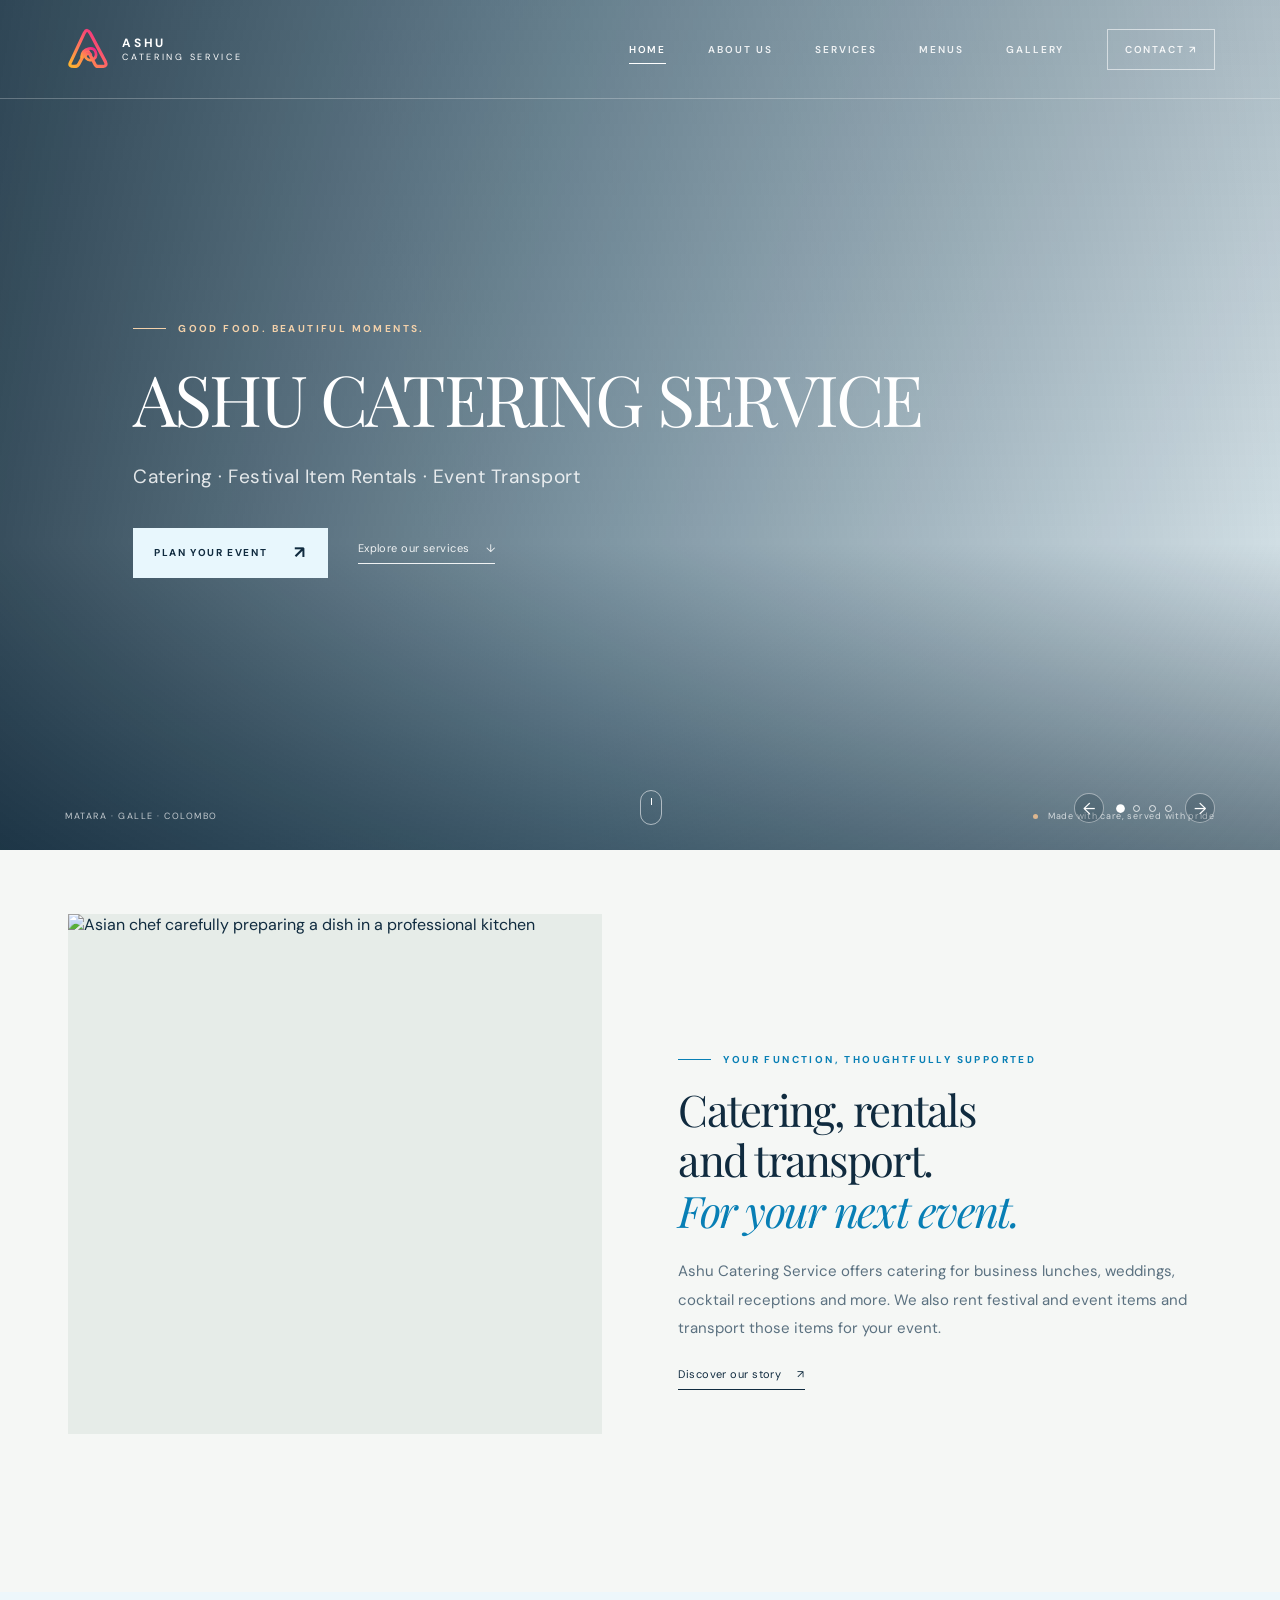
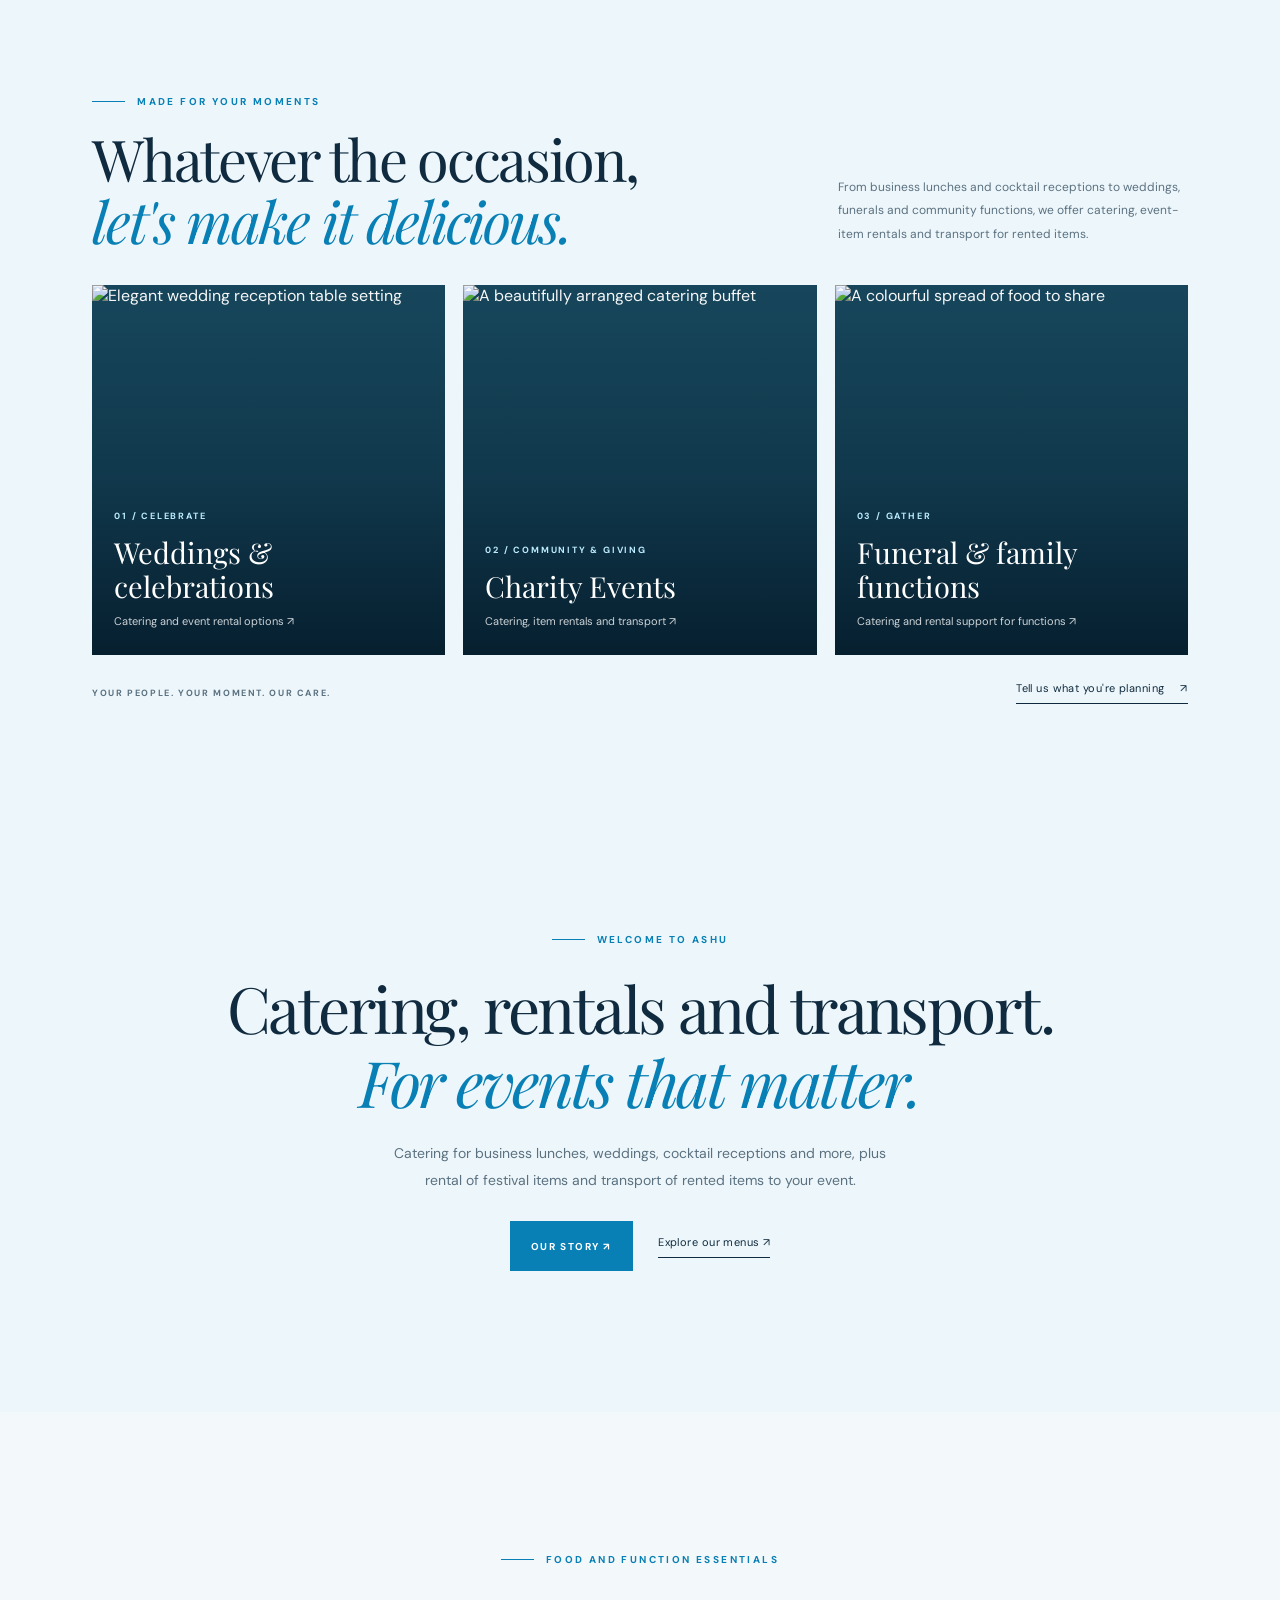
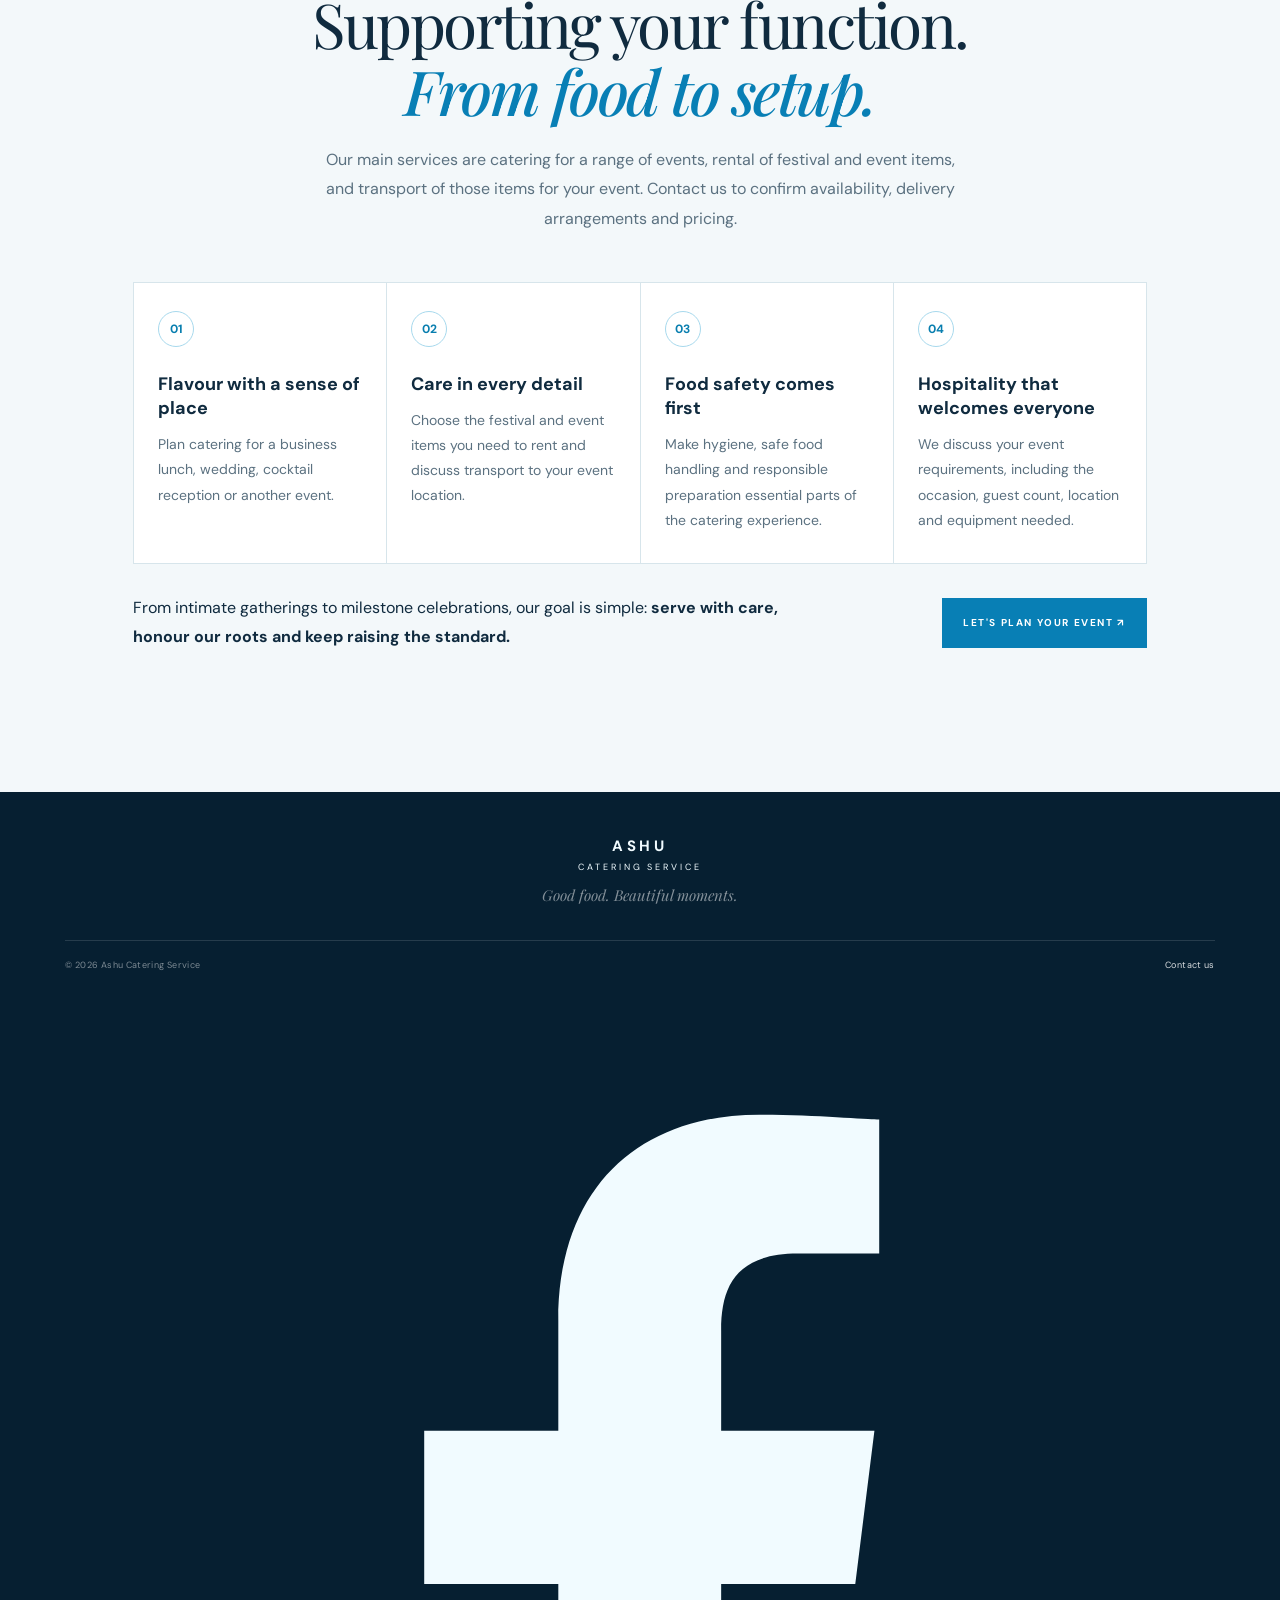
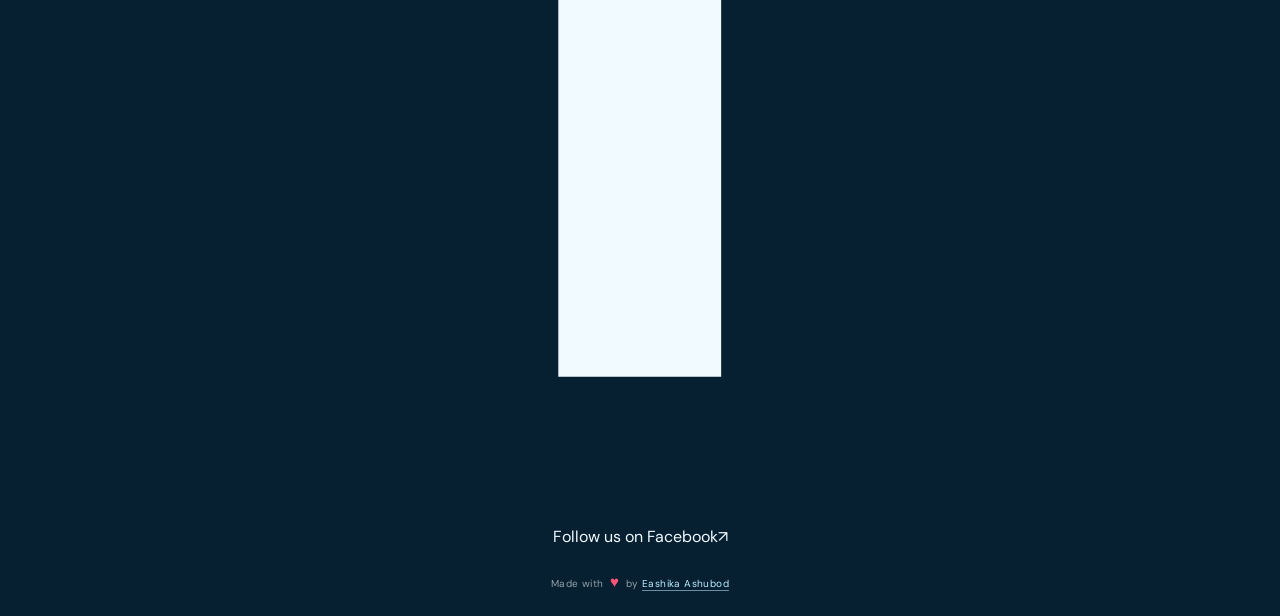
==== index.html @ 0de797fa "Add Facebook link to homepage" ====
<!doctype html>
<html lang="en">
<head>
  <meta charset="utf-8">
  <meta name="viewport" content="width=device-width, initial-scale=1"><link rel="icon" type="image/svg+xml" href="assets/ashu-logo.svg">
  <meta name="theme-color" content="#075276">
  <meta name="description" content="Ashu Catering Service provides food catering and event equipment, including marquees and chairs, for weddings, funerals and other functions across Matara, Galle and Colombo.">
  <title>Ashu Catering Service | Home</title>
  <link rel="preconnect" href="https://fonts.googleapis.com">
  <link rel="preconnect" href="https://fonts.gstatic.com" crossorigin>
  <link href="https://fonts.googleapis.com/css2?family=DM+Sans:wght@400;500;600;700&family=Playfair+Display:wght@400;500;600&display=swap" rel="stylesheet">
  <link rel="preload" as="image" href="https://images.unsplash.com/photo-1555939594-58d7cb561ad1?auto=format&fit=crop&w=2400&q=90" fetchpriority="high">
  <link rel="stylesheet" href="styles.css">
  <script src="script.js" defer></script>
</head>
<body>
  <div class="cooking-loader" id="cooking-loader" role="status" aria-label="Loading Ashu Catering Service"><div class="truck-road"><div class="loader-truck" aria-hidden="true"><svg viewBox="0 0 120 64" role="img" aria-label=""><path d="M7 12h65v36H7z" fill="#f6b73c" stroke="#17324d" stroke-width="3" stroke-linejoin="round"/><path d="M72 25h22l17 16v7H72z" fill="#ef6548" stroke="#17324d" stroke-width="3" stroke-linejoin="round"/><path d="M82 29h10l12 12H82z" fill="#c9f0ff" stroke="#17324d" stroke-width="2" stroke-linejoin="round"/><path d="M15 20h49v19H15z" fill="#fff4d6"/><path d="M22 26h35M22 32h25" stroke="#ef6548" stroke-width="3" stroke-linecap="round"/><path d="M7 12h65v5H7z" fill="#ef6548"/><circle cx="27" cy="49" r="9" fill="#fff" stroke="#17324d" stroke-width="4"/><circle cx="91" cy="49" r="9" fill="#fff" stroke="#17324d" stroke-width="4"/><circle cx="27" cy="49" r="3" fill="#17324d"/><circle cx="91" cy="49" r="3" fill="#17324d"/><path d="M112 41h-6" stroke="#f6b73c" stroke-width="3" stroke-linecap="round"/></svg></div><span class="road-line"></span></div><p>On the way with something delicious<span class="loader-dots">...</span></p></div>
  <a class="skip-link" href="#main">Skip to content</a>
  <header class="site-header" id="top">
    <a class="brand" href="index.html" aria-label="Ashu Catering Service home">
      <img class="brand-logo" src="assets/ashu-logo.svg" alt="" width="46" height="46"><span class="brand-name">ASHU <span>CATERING SERVICE</span></span>
    </a>
    <button class="menu-toggle" type="button" aria-label="Open navigation" aria-expanded="false" aria-controls="primary-nav"><span></span><span></span></button>
    <nav class="primary-nav" id="primary-nav" aria-label="Main navigation">
      <a class="nav-link active" href="index.html">Home</a>
      <a class="nav-link" href="about.html">About Us</a>
      <a class="nav-link" href="services.html">Services</a>
      <a class="nav-link" href="menus.html">Menus</a>
      <a class="nav-link" href="gallery.html">Gallery</a>
      <a class="nav-link nav-cta" href="contact.html">Contact <span aria-hidden="true">↗</span></a>
    </nav>
  </header>

  <main id="main">
    <section class="hero" aria-labelledby="hero-title">
      <div class="hero-slideshow" aria-label="Food photography slideshow">
        <div class="hero-slide is-active" style="--slide-image:url('https://images.unsplash.com/photo-1555244162-803834f70033?auto=format&fit=crop&w=2400&q=90')" role="img" aria-label="Beautifully prepared dishes"></div>
        <div class="hero-slide" style="--slide-image:url('https://images.unsplash.com/photo-1522673607200-164d1b6ce486?auto=format&fit=crop&w=2400&q=90')" role="img" aria-label="A smiling wedding couple celebrating their special day"></div>
        <div class="hero-slide" style="--slide-image:url('https://images.unsplash.com/photo-1511795409834-ef04bbd61622?auto=format&fit=crop&w=2400&q=90')" role="img" aria-label="Elegant event dining setup"></div>
        <div class="hero-slide" style="--slide-image:url('https://images.unsplash.com/photo-1414235077428-338989a2e8c0?auto=format&fit=crop&w=2400&q=90')" role="img" aria-label="An elegant dining experience"></div>
      </div>
      <div class="hero-shade"></div>
      <div class="hero-content">
        <p class="eyebrow light"><span class="eyebrow-line"></span> Good food. Beautiful moments.</p>
        <h1 id="hero-title">ASHU CATERING SERVICE</h1>
        <p class="hero-copy">Catering · Festival Item Rentals · Event Transport</p>
        <div class="hero-actions">
          <a class="button button-light" href="contact.html">Plan your event <span aria-hidden="true">↗</span></a>
          <a class="text-link light-link" href="services.html">Explore our services <span aria-hidden="true">↓</span></a>
        </div>
      </div>
      <div class="hero-footer">
        <p>MATARA · GALLE · COLOMBO</p>
        <div class="hero-note"><span class="note-dot"></span> Made with care, served with pride</div>
      </div>
      <div class="hero-controls" aria-label="Slideshow controls">
        <button class="slide-arrow slide-prev" type="button" aria-label="Previous food photo">←</button>
        <div class="slide-dots" role="group" aria-label="Choose hero photo">
          <button class="slide-dot is-active" type="button" aria-label="Show photo 1" aria-pressed="true"></button>
          <button class="slide-dot" type="button" aria-label="Show photo 2" aria-pressed="false"></button>
          <button class="slide-dot" type="button" aria-label="Show photo 3" aria-pressed="false"></button>
          <button class="slide-dot" type="button" aria-label="Show photo 4" aria-pressed="false"></button>
        </div>
        <button class="slide-arrow slide-next" type="button" aria-label="Next food photo">→</button>
      </div>
      <a class="scroll-cue" href="about.html" aria-label="Scroll to about us"><span></span></a>
    </section>
    <section class="experience-section" aria-labelledby="experience-title">
      <div class="experience-image">
        <img src="https://images.unsplash.com/photo-1600565193348-f74bd3c7ccdf?auto=format&fit=crop&w=1400&q=88" alt="Asian chef carefully preparing a dish in a professional kitchen" loading="lazy">
      </div>
      <div class="experience-copy">
        <p class="eyebrow"><span class="eyebrow-line"></span> Your function, thoughtfully supported</p>
        <h2 id="experience-title">Catering, rentals and transport.<br><em>For your next event.</em></h2>
        <p>Ashu Catering Service offers catering for business lunches, weddings, cocktail receptions and more. We also rent festival and event items and transport those items for your event.</p>
        <a class="text-link dark-link" href="about.html">Discover our story <span aria-hidden="true">↗</span></a>
      </div>
    </section>
    <section class="occasion-section" aria-labelledby="occasion-title">
      <div class="occasion-heading">
        <div>
          <p class="eyebrow"><span class="eyebrow-line"></span> Made for your moments</p>
          <h2 id="occasion-title">Whatever the occasion,<br><em>let's make it delicious.</em></h2>
        </div>
        <p>From business lunches and cocktail receptions to weddings, funerals and community functions, we offer catering, event-item rentals and transport for rented items.</p>
      </div>
      <div class="occasion-grid">
        <a class="occasion-card occasion-weddings" href="services.html">
          <img src="https://images.unsplash.com/photo-1511795409834-ef04bbd61622?auto=format&fit=crop&w=1000&q=85" alt="Elegant wedding reception table setting" loading="lazy">
          <span class="occasion-shade"></span><span class="occasion-card-copy"><small>01 / CELEBRATE</small><strong>Weddings & celebrations</strong><span>Catering and event rental options ↗</span></span>
        </a>
        <a class="occasion-card occasion-corporate" href="services.html">
          <img src="https://images.unsplash.com/photo-1555244162-803834f70033?auto=format&fit=crop&w=1000&q=85" alt="A beautifully arranged catering buffet" loading="lazy">
          <span class="occasion-shade"></span><span class="occasion-card-copy"><small>02 / COMMUNITY & GIVING</small><strong>Charity Events</strong><span>Catering, item rentals and transport ↗</span></span>
        </a>
        <a class="occasion-card occasion-family" href="menus.html">
          <img src="https://images.unsplash.com/photo-1547592180-85f173990554?auto=format&fit=crop&w=1000&q=85" alt="A colourful spread of food to share" loading="lazy">
          <span class="occasion-shade"></span><span class="occasion-card-copy"><small>03 / GATHER</small><strong>Funeral & family functions</strong><span>Catering and rental support for functions ↗</span></span>
        </a>
      </div>
      <div class="occasion-bottom"><span>YOUR PEOPLE. YOUR MOMENT. OUR CARE.</span><a class="text-link dark-link" href="contact.html">Tell us what you're planning <span aria-hidden="true">↗</span></a></div>
    </section>
    <section class="home-welcome section-pad"><p class="eyebrow"><span class="eyebrow-line"></span> Welcome to Ashu</p><h2>Catering, rentals and transport.<br><em>For events that matter.</em></h2><p>Catering for business lunches, weddings, cocktail receptions and more, plus rental of festival items and transport of rented items to your event.</p><div class="home-links"><a class="button button-blue" href="about.html">Our story ↗</a><a class="text-link dark-link" href="menus.html">Explore our menus ↗</a></div></section>
    <section class="standards-section section-pad" aria-labelledby="standards-title">
      <div class="standards-intro">
        <p class="eyebrow"><span class="eyebrow-line"></span> Food and function essentials</p>
        <h2 id="standards-title">Supporting your function.<br><em>From food to setup.</em></h2>
        <p>Our main services are catering for a range of events, rental of festival and event items, and transport of those items for your event. Contact us to confirm availability, delivery arrangements and pricing.</p>
      </div>
      <div class="standards-grid">
        <article class="standard-item"><span class="standard-number">01</span><h3>Flavour with a sense of place</h3><p>Plan catering for a business lunch, wedding, cocktail reception or another event.</p></article>
        <article class="standard-item"><span class="standard-number">02</span><h3>Care in every detail</h3><p>Choose the festival and event items you need to rent and discuss transport to your event location.</p></article>
        <article class="standard-item"><span class="standard-number">03</span><h3>Food safety comes first</h3><p>Make hygiene, safe food handling and responsible preparation essential parts of the catering experience.</p></article>
        <article class="standard-item"><span class="standard-number">04</span><h3>Hospitality that welcomes everyone</h3><p>We discuss your event requirements, including the occasion, guest count, location and equipment needed.</p></article>
      </div>
      <div class="standards-signoff"><p>From intimate gatherings to milestone celebrations, our goal is simple: <strong>serve with care, honour our roots and keep raising the standard.</strong></p><a class="button button-blue" href="contact.html">Let's plan your event ↗</a></div>
    </section>
  </main>

  <footer class="site-footer">
    <a class="footer-brand" href="index.html">ASHU <span>CATERING SERVICE</span></a>
    <p>Good food. Beautiful moments.</p>
    <div class="footer-bottom"><span>© <span id="year">2026</span> Ashu Catering Service</span><a href="contact.html">Contact us</a></div>
    <a class="facebook-link facebook-home" href="https://www.facebook.com/ashucateringervice" target="_blank" rel="noopener noreferrer" aria-label="Visit Ashu Catering Service on Facebook"><svg viewBox="0 0 24 24" aria-hidden="true" focusable="false"><path fill="currentColor" d="M13.7 21v-8.2h2.8l.4-3.2h-3.2V7.5c0-.9.3-1.6 1.6-1.6H17V3.1c-.3 0-1.3-.1-2.5-.1-2.5 0-4.2 1.5-4.2 4.3v2.3H7.5v3.2h2.8V21h3.4Z"/></svg><span>Follow us on Facebook</span><span aria-hidden="true">↗</span></a>
    <p class="site-credit">Made with <span class="credit-heart" aria-label="love">♥</span> by <a href="https://ashubod.me" target="_blank" rel="noopener noreferrer">Eashika Ashubod</a></p>
  </footer>
</body>
</html>
---- styles.css ----
:root {
  --ink: #102b3f;
  --muted: #5b7180;
  --cream: #edf7fb;
  --paper: #f8fcfe;
  --rust: #087fb5;
  --line: rgba(16, 43, 63, .16);
  --serif: "Playfair Display", Georgia, serif;
  --sans: "DM Sans", Arial, sans-serif;
}
* { box-sizing: border-box; }
html { scroll-behavior: smooth; scroll-padding-top: 90px; }
body { margin: 0; color: var(--ink); background: var(--paper); font-family: var(--sans); -webkit-font-smoothing: antialiased; }
a { color: inherit; text-decoration: none; }
img { display: block; width: 100%; }
button { font: inherit; }
::selection { background: #b9e6fa; color: var(--ink); }
.skip-link { position: fixed; z-index: 999; left: 1rem; top: -5rem; padding: .8rem 1rem; background: white; }
.skip-link:focus { top: 1rem; }
.site-header { position: absolute; z-index: 10; left: 0; right: 0; top: 0; display: flex; align-items: center; justify-content: space-between; gap: 2rem; padding: 26px 5.1%; color: white; border-bottom: 1px solid rgba(255,255,255,.25); }
.brand { display: inline-flex; align-items: center; gap: 11px; }
.brand-mark { display: grid; place-items: center; width: 39px; height: 39px; border: 1.5px solid #70d0f4; color: #bdeeff; border-radius: 50% 50% 50% 8px; transform: rotate(-12deg); font: 500 25px var(--serif); }
.brand-name { display: flex; flex-direction: column; font-size: 12px; letter-spacing: .22em; font-weight: 700; line-height: 1.35; }
.brand-name span { font-size: 9px; font-weight: 400; letter-spacing: .3em; }
.primary-nav { display: flex; align-items: center; gap: clamp(22px, 3.3vw, 53px); }
.nav-link { position: relative; font-size: 10px; text-transform: uppercase; letter-spacing: .19em; font-weight: 600; opacity: .88; transition: opacity .2s; }
.nav-link:hover, .nav-link.active { opacity: 1; }
.nav-link:not(.nav-cta)::after { content: ""; position: absolute; left: 0; bottom: -8px; width: 0; height: 1px; background: white; transition: width .25s; }
.nav-link:hover::after, .nav-link.active::after { width: 100%; }
.nav-cta { padding: 13px 17px; border: 1px solid rgba(255,255,255,.65); transition: background .2s, color .2s; }
.nav-cta:hover { background: white; color: var(--ink); }
.menu-toggle { display: none; }
.hero { position: relative; min-height: min(850px, 100svh); min-height: max(690px, min(850px, 100svh)); display: flex; align-items: center; overflow: hidden; background-color: #edf7fb; background-image: url("https://images.unsplash.com/photo-1515003197210-e0cd7184f8b5?auto=format&fit=crop&w=2400&q=90"); background-size: cover; background-position: center 54%; color: white; }
.hero-slideshow, .hero-shade { position: absolute; inset: 0; }
.hero-slideshow { overflow: hidden; background: transparent; }
.hero-slide { position: absolute; inset: -2%; background-image: var(--slide-image); background-size: cover; background-position: center 54%; opacity: 0; transform: scale(1.08); transition: opacity 1.1s ease, transform 6.5s ease; will-change: opacity, transform; }
.hero-slide.is-active { opacity: 1; transform: scale(1.01); }
.hero-controls { position: absolute; z-index: 3; right: 5.1%; bottom: 27px; display: flex; align-items: center; gap: 13px; }
.slide-dots { display: flex; align-items: center; gap: 9px; }
.slide-dot { width: 7px; height: 7px; padding: 0; border: 1px solid rgba(255,255,255,.8); border-radius: 50%; background: transparent; cursor: pointer; transition: background .2s, transform .2s; }
.slide-dot.is-active { background: #fff; transform: scale(1.25); }
.slide-arrow { display: grid; place-items: center; width: 30px; height: 30px; border: 1px solid rgba(255,255,255,.45); border-radius: 50%; background: rgba(5,31,49,.2); color: white; cursor: pointer; transition: background .2s, transform .2s; }
.slide-arrow:hover { background: rgba(255,255,255,.2); transform: scale(1.06); }
.hero-slide.is-active { animation: slide-breathe 7s ease-in-out both; }
.hero-shade { background: linear-gradient(90deg, rgba(5,31,49,.78) 0%, rgba(5,43,66,.49) 45%, rgba(5,43,66,.12) 100%), linear-gradient(0deg, rgba(4,29,46,.52), transparent 36%, rgba(4,29,46,.18)); }
.hero-content { position: relative; z-index: 1; width: min(880px, 80%); margin: 70px 0 20px 10.4%; animation: content-enter .8s .1s ease both; }
.eyebrow { display: flex; align-items: center; gap: 12px; margin: 0 0 25px; color: var(--rust); font-size: 10px; text-transform: uppercase; letter-spacing: .24em; font-weight: 700; }
.eyebrow.light { color: #f3d1aa; }
.eyebrow-line { width: 33px; height: 1px; background: currentColor; }
h1, h2, h3, p, figure { margin-top: 0; }
h1, h2 { font-family: var(--serif); font-weight: 400; letter-spacing: -.04em; }
h1 { max-width: 850px; margin-bottom: 26px; font-size: clamp(57px, 7.5vw, 108px); line-height: .99; }
h1 em, h2 em { font-weight: 400; }
h1 em { color: #b8eaff; }
.hero-copy { max-width: 440px; margin-bottom: 35px; color: rgba(255,255,255,.84); font-size: 14px; line-height: 1.9; }
.hero-actions { display: flex; align-items: center; gap: 30px; flex-wrap: wrap; }
.button { display: inline-flex; align-items: center; justify-content: center; gap: 27px; min-height: 50px; padding: 0 21px; font-size: 10px; text-transform: uppercase; letter-spacing: .16em; font-weight: 700; transition: transform .2s, background .2s, color .2s; }
.button:hover { transform: translateY(-2px); }
.button-light { background: #e8f7fd; color: var(--ink); }
.button-light:hover { background: white; }
.button span { font-size: 17px; line-height: 1; }
.text-link { display: inline-flex; align-items: center; gap: 16px; padding-bottom: 8px; border-bottom: 1px solid currentColor; font-size: 11px; letter-spacing: .04em; }
.text-link span { transition: transform .2s; }
.text-link:hover span { transform: translate(3px, -2px); }
.light-link { color: rgba(255,255,255,.9); }
.dark-link { color: var(--ink); }
.hero-footer { position: absolute; z-index: 1; left: 5.1%; right: 5.1%; bottom: 28px; display: flex; justify-content: space-between; align-items: center; gap: 15px; color: rgba(255,255,255,.72); font-size: 9px; letter-spacing: .17em; }
.hero-footer p { margin: 0; }
.hero-note { display: flex; align-items: center; gap: 10px; letter-spacing: .08em; text-transform: none; }
.note-dot { width: 5px; height: 5px; border-radius: 50%; background: #dcb68f; }
.scroll-cue { position: absolute; bottom: 25px; left: 50%; width: 22px; height: 35px; border: 1px solid rgba(255,255,255,.56); border-radius: 16px; display: flex; justify-content: center; padding-top: 7px; }
.scroll-cue span { height: 7px; width: 1px; background: white; animation: scroll-cue 1.5s infinite; }
.section-pad { padding: clamp(80px, 11vw, 150px) 10.4%; }
.intro { display: grid; grid-template-columns: 1.03fr .97fr; align-items: center; gap: clamp(45px, 9vw, 130px); background: var(--cream); }
.intro-visual { position: relative; }
.intro-visual img { height: clamp(380px, 44vw, 600px); object-fit: cover; }
.image-caption { position: absolute; bottom: -1px; right: -1px; display: flex; align-items: center; gap: 14px; padding: 18px 23px; background: var(--paper); font-family: var(--serif); font-size: 15px; }
.image-caption em { color: var(--rust); }
.caption-spark { color: var(--rust); font-size: 24px; }
.intro-copy { max-width: 460px; padding: 20px 0; }
.intro-copy h2, .section-heading h2, .contact-text h2 { margin-bottom: 25px; font-size: clamp(40px, 4.1vw, 61px); line-height: 1.1; }
.intro-copy h2 em, .section-heading h2 em { color: var(--rust); }
.intro-copy > p:not(.eyebrow) { color: var(--muted); font-size: 13px; line-height: 2.05; }
.signature { display: flex; align-items: center; gap: 12px; margin: 27px 0 29px; font-family: var(--serif); font-style: italic; color: var(--ink) !important; }
.signature span { color: var(--rust); font-style: normal; }
.services { background: var(--paper); }
.section-heading { display: flex; justify-content: space-between; align-items: end; gap: 50px; margin-bottom: 54px; }
.section-heading h2 { margin-bottom: 0; }
.section-side-copy { max-width: 325px; margin-bottom: 7px; color: var(--muted); font-size: 12px; line-height: 1.9; }
.service-grid { display: grid; grid-template-columns: repeat(3, minmax(0, 1fr)); gap: 27px; }
.service-photo { width: 100%; aspect-ratio: .94; margin-bottom: 23px; background-size: cover; background-position: center; transition: background-size .3s, filter .3s; }
.service-card:hover .service-photo { filter: saturate(1.08); }
.photo-one { background-image: url("https://images.unsplash.com/photo-1511795409834-ef04bbd61622?auto=format&fit=crop&w=950&q=85"); }
.photo-two { background-image: url("https://images.unsplash.com/photo-1517248135467-4c7edcad34c4?auto=format&fit=crop&w=950&q=85"); }
.photo-three { background-image: url("https://images.unsplash.com/photo-1555244162-803834f70033?auto=format&fit=crop&w=950&q=85"); }
.service-meta { display: flex; justify-content: space-between; align-items: center; margin-bottom: 14px; color: var(--rust); font-size: 9px; letter-spacing: .14em; }
.service-meta span:last-child { font-size: 16px; }
.service-card h3 { margin-bottom: 10px; font-family: var(--serif); font-size: clamp(19px, 2vw, 25px); font-weight: 400; }
.service-card p { max-width: 320px; margin-bottom: 0; color: var(--muted); font-size: 12px; line-height: 1.9; }
.quote-band { position: relative; padding: clamp(72px, 10vw, 125px) 20px; background: #075276; color: #effaff; text-align: center; }
.quote-mark { height: 48px; color: #74d4f5; font: 70px/.95 var(--serif); }
.quote-band p { margin: 22px 0 25px; font: 400 clamp(31px, 4.7vw, 58px)/1.2 var(--serif); letter-spacing: -.03em; }
.quote-band em { color: #bcecff; }
.quote-rule { display: block; width: 36px; height: 1px; margin: auto auto 15px; background: #55bde8; }
.quote-caption { color: #b6e8fa; font-size: 9px; letter-spacing: .22em; }
.gallery { background: var(--cream); }
.gallery-grid { display: grid; grid-template-columns: 1.12fr .9fr .9fr; grid-template-rows: 235px 235px; gap: 15px; }
.gallery-item { position: relative; min-width: 0; min-height: 0; margin: 0; overflow: hidden; background: #b6d9e8; }
.gallery-item img { height: 100%; object-fit: cover; transition: transform .6s; }
.gallery-item:hover img { transform: scale(1.045); }
.gallery-item::after { content: ""; position: absolute; inset: 35% 0 0; background: linear-gradient(transparent, rgba(3,30,47,.58)); pointer-events: none; }
.gallery-item figcaption { position: absolute; z-index: 1; left: 18px; bottom: 16px; color: white; font: 17px var(--serif); }
.gallery-tall { grid-row: span 2; }
.gallery-wide { grid-column: span 2; }
.contact-cta { position: relative; display: flex; justify-content: space-between; align-items: center; gap: 40px; padding: clamp(75px, 9vw, 120px) 10.4%; overflow: hidden; background: #082f49; color: white; }
.contact-text { position: relative; z-index: 1; max-width: 640px; }
.contact-text h2 { margin-bottom: 21px; font-size: clamp(43px, 5.5vw, 72px); }
.contact-text h2 em { color: #a9e5ff; }
.contact-text > p:last-child { max-width: 440px; margin-bottom: 0; color: rgba(255,255,255,.69); font-size: 12px; line-height: 1.9; }
.contact-action { position: relative; z-index: 1; flex-shrink: 0; }
.contact-action .button { white-space: nowrap; }
.contact-action p { margin: 25px 0 0; color: rgba(255,255,255,.67); font-size: 11px; line-height: 2; }
.contact-action p a { color: white; border-bottom: 1px solid rgba(255,255,255,.4); }
.cta-decoration { position: absolute; right: -20px; bottom: -130px; color: rgba(255,255,255,.035); font: 440px/.9 var(--serif); pointer-events: none; }
.site-footer { padding: 43px 5.1% 20px; background: #061f31; color: #f1fbff; text-align: center; }
.footer-brand { display: inline-flex; flex-direction: column; gap: 5px; font-size: 15px; font-weight: 700; letter-spacing: .24em; }
.footer-brand span { font-size: 9px; font-weight: 400; letter-spacing: .32em; }
.site-footer > p { margin: 12px 0 35px; color: rgba(255,255,255,.5); font: italic 15px var(--serif); }
.footer-bottom { display: flex; align-items: center; justify-content: space-between; gap: 14px; padding-top: 18px; border-top: 1px solid rgba(255,255,255,.13); color: rgba(255,255,255,.48); font-size: 9px; letter-spacing: .04em; }
.footer-bottom a { color: rgba(255,255,255,.85); }
@keyframes hero-enter { from { transform: scale(1.08); } to { transform: scale(1.02); } }
@keyframes slide-breathe { from { transform: scale(1.08); } to { transform: scale(1.01); } }
@keyframes content-enter { from { opacity: 0; transform: translateY(16px); } to { opacity: 1; transform: translateY(0); } }
@keyframes scroll-cue { 0% { opacity: 0; transform: translateY(0); } 35% { opacity: 1; } 100% { opacity: 0; transform: translateY(12px); } }
@media (min-width: 1500px) { .hero-content { margin-left: max(10.4%, calc((100vw - 1220px)/2)); } }
@media (max-width: 900px) {
  .site-header { padding: 21px 5%; }
  .primary-nav { gap: 22px; }
  .nav-link { font-size: 9px; letter-spacing: .12em; }
  .intro { gap: 40px; }
  .section-pad { padding-left: 7%; padding-right: 7%; }
  .gallery-grid { grid-template-rows: 200px 200px; }
  .contact-cta { padding-left: 7%; padding-right: 7%; }
}
@media (max-width: 680px) {
  html { scroll-padding-top: 72px; }
  .site-header { position: absolute; padding: 17px 6%; }
  .brand-mark { width: 35px; height: 35px; font-size: 22px; }
  .brand-name { font-size: 11px; }
  .menu-toggle { position: relative; z-index: 12; display: flex; width: 42px; height: 42px; flex-direction: column; justify-content: center; gap: 6px; align-items: center; border: 1px solid rgba(255,255,255,.5); background: transparent; cursor: pointer; }
  .menu-toggle span { width: 17px; height: 1px; background: white; transition: transform .2s; }
  .menu-toggle[aria-expanded="true"] span:first-child { transform: translateY(3.5px) rotate(45deg); }
  .menu-toggle[aria-expanded="true"] span:last-child { transform: translateY(-3.5px) rotate(-45deg); }
  .primary-nav { position: absolute; top: 0; left: 0; right: 0; display: flex; flex-direction: column; align-items: stretch; gap: 0; padding: 82px 6% 25px; background: rgba(5,39,60,.98); visibility: hidden; opacity: 0; transform: translateY(-8px); transition: opacity .2s, transform .2s, visibility .2s; }
  .primary-nav.open { visibility: visible; opacity: 1; transform: translateY(0); }
  .nav-link { padding: 15px 0; font-size: 10px; }
  .nav-link:not(.nav-cta)::after { display: none; }
  .nav-cta { align-self: flex-start; margin-top: 10px; padding: 13px 15px; }
  .hero { min-height: 740px; min-height: 94svh; }
  .hero-slide { background-position: 58% center; }
  .hero-shade { background: linear-gradient(90deg, rgba(5,31,49,.75), rgba(5,43,66,.32)), linear-gradient(0deg, rgba(4,29,46,.57), transparent 50%); }
  .hero-content { width: 88%; margin: 75px 0 0 6%; }
  .hero h1 { font-size: clamp(49px, 12vw, 75px); }
  .hero-copy { max-width: 355px; font-size: 13px; }
  .hero-actions { align-items: flex-start; flex-direction: column; gap: 23px; }
  .hero-footer { left: 6%; right: 6%; bottom: 22px; font-size: 8px; padding-bottom: 40px; }
  .hero-controls { right: 6%; bottom: 20px; }
  .slide-arrow { width: 27px; height: 27px; }
  .hero-note { max-width: 140px; line-height: 1.5; }
  .scroll-cue { display: none; }
  .section-pad { padding: 78px 6%; }
  .intro { grid-template-columns: 1fr; gap: 36px; }
  .intro-visual img { height: 380px; }
  .intro-copy { padding: 0; }
  .intro-copy h2, .section-heading h2 { font-size: clamp(39px, 10vw, 54px); }
  .section-heading { display: block; margin-bottom: 34px; }
  .section-side-copy { margin-top: 22px; max-width: 420px; }
  .service-grid { grid-template-columns: 1fr; gap: 39px; }
  .service-photo { aspect-ratio: 1.2; margin-bottom: 18px; }
  .service-card h3 { font-size: 25px; }
  .quote-band { padding: 76px 8%; }
  .quote-band p { font-size: 34px; }
  .gallery-grid { grid-template-columns: 1fr 1fr; grid-template-rows: 230px 165px 165px; gap: 10px; }
  .gallery-tall { grid-row: span 2; }
  .gallery-wide { grid-column: span 2; }
  .gallery-item figcaption { left: 12px; bottom: 12px; font-size: 14px; }
  .contact-cta { display: block; padding: 78px 6%; }
  .contact-text h2 { font-size: clamp(43px, 11vw, 64px); }
  .contact-action { margin-top: 30px; }
  .cta-decoration { right: -28px; bottom: -70px; font-size: 260px; }
  .site-footer { padding: 39px 6% 18px; }
  .footer-bottom { display: grid; grid-template-columns: 1fr 1fr; text-align: left; line-height: 1.6; }
  .footer-bottom span:last-child { grid-column: 1 / -1; }
}
@media (prefers-reduced-motion: reduce) {
  *, *::before, *::after { scroll-behavior: auto !important; animation-duration: .01ms !important; animation-iteration-count: 1 !important; transition-duration: .01ms !important; }
  .hero-slide { transform: none !important; }
}

/* Subtle motion for a more polished, lively experience */
.reveal-ready { opacity: 0; transform: translateY(24px); transition: opacity .75s ease, transform .75s cubic-bezier(.2,.7,.2,1); }
.reveal-ready.is-revealed { opacity: 1; transform: translateY(0); }
.service-card.reveal-ready:nth-child(2) { transition-delay: .1s; }
.service-card.reveal-ready:nth-child(3) { transition-delay: .2s; }
.gallery-item img { transition: transform .8s cubic-bezier(.2,.7,.2,1), filter .5s ease; }
.gallery-item:hover img { filter: saturate(1.12); }
.intro-visual img { transition: transform .9s cubic-bezier(.2,.7,.2,1); }
.intro-visual:hover img { transform: scale(1.015); }
.button, .nav-cta, .text-link, .service-meta span:last-child { transition-timing-function: cubic-bezier(.2,.7,.2,1); }
@media (prefers-reduced-motion: reduce) {
  .reveal-ready, .reveal-ready.is-revealed { opacity: 1; transform: none; transition: none; }
  .hero-slide { animation: none !important; transition: opacity .01ms !important; }
}

.home-welcome { background: var(--cream); text-align: center; }
.home-welcome .eyebrow { justify-content: center; }
.home-welcome h2 { font-size: clamp(38px, 5vw, 66px); line-height: 1.15; margin: 0 auto 22px; }
.home-welcome h2 em { color: var(--rust); }
.home-welcome > p:not(.eyebrow) { max-width: 520px; margin: 0 auto 28px; color: var(--muted); line-height: 1.9; font-size: 14px; }
.home-links { display: flex; justify-content: center; align-items: center; gap: 25px; flex-wrap: wrap; }
.button-blue { background: var(--rust); color: white; }
.button-blue:hover { background: #075276; }
.page-hero { padding: 155px 10.4% 82px; background: var(--cream); }
.page-hero .eyebrow { margin-bottom: 18px; }
.page-hero h1 { max-width: 900px; margin: 0; color: var(--ink); font-size: clamp(48px, 7vw, 86px); line-height: 1.04; }
.page-hero h1 em { color: var(--rust); }
.page-lead { max-width: 680px; margin: 22px 0 0; color: var(--muted); font-size: 15px; line-height: 1.9; }
.page-content { padding: 75px 10.4% 110px; }
.page-content h2 { font-size: clamp(30px, 4vw, 48px); }
.page-content p, .page-content li { color: var(--muted); line-height: 1.95; font-size: 14px; }
.page-content .service-grid { margin-top: 35px; }
.menu-list { display: grid; grid-template-columns: repeat(2,minmax(0,1fr)); gap: 18px; margin-top: 32px; }
.menu-item { padding: 25px; border: 1px solid var(--line); background: white; }
.menu-item h3 { margin-bottom: 8px; font: 25px var(--serif); }
.menu-item p { margin: 0; }
.contact-panel { display: grid; grid-template-columns: 1fr 1fr; gap: 30px; }
.contact-card { padding: 30px; background: var(--cream); }
.gallery-page-grid { display: grid; grid-template-columns: repeat(3,minmax(0,1fr)); gap: 15px; }
.gallery-page-grid img { height: 280px; object-fit: cover; }
.site-header .nav-link.active:not(.nav-cta)::after { width: 100%; }
@media(max-width:680px) {
 .page-hero { padding: 125px 6% 65px; }
 .page-content { padding: 55px 6% 80px; }
 .menu-list,.contact-panel { grid-template-columns: 1fr; }
 .gallery-page-grid { grid-template-columns: repeat(2,minmax(0,1fr)); }
 .gallery-page-grid img { height: 190px; }
}


/* Inner pages use a solid ocean-blue header so navigation stays readable. */
body.inner-page .site-header {
  position: relative;
  background: #075276;
  color: #f5fbff;
  border-bottom: 1px solid rgba(255,255,255,.16);
}
body.inner-page .page-hero {
  padding-top: clamp(70px, 8vw, 112px);
}
body.inner-page .site-header .brand-mark {
  border-color: #80d8f8;
  color: #c7f0ff;
}
body.inner-page .site-header .nav-link:not(.nav-cta)::after {
  background: #bcecff;
}
body.inner-page .site-header .nav-cta:hover {
  background: #e8f7fd;
  color: #075276;
}


/* Homepage brand-first hero headline */
.hero h1 {
  max-width: none;
  width: max-content;
  max-width: 100%;
  white-space: nowrap;
  font-size: clamp(34px, 5.5vw, 78px);
  line-height: 1.08;
  letter-spacing: -.04em;
  text-transform: uppercase;
}
.hero-copy {
  max-width: 650px;
  font-size: clamp(16px, 1.5vw, 21px);
  line-height: 1.6;
  letter-spacing: .025em;
}
@media (max-width: 600px) {
  .hero h1 { font-size: clamp(21px, 6.2vw, 36px); letter-spacing: -.045em; }
  .hero-copy { font-size: 15px; }
}


/* Monochrome delivery-truck loading animation */
.cooking-loader {
  position: fixed; inset: 0; z-index: 9999; display: flex; flex-direction: column;
  align-items: center; justify-content: center; gap: 18px;
  background: #fff; color: #111;
  opacity: 1; visibility: visible; transition: opacity .16s ease, visibility .16s ease;
}
.cooking-loader.is-hidden { opacity: 0; visibility: hidden; pointer-events: none; }
.truck-road { width: 180px; height: 70px; position: relative; overflow: hidden; }
.loader-truck { position: absolute; width: 120px; height: 64px; top: 0; left: -125px; animation: truck-drive .8s ease-in-out infinite; }
.loader-truck svg { display:block; width:100%; height:100%; }
.road-line { position:absolute; left:0; right:0; bottom:5px; height:2px; background: repeating-linear-gradient(90deg,#111 0 18px,transparent 18px 30px); animation: road-move .3s linear infinite; }
.cooking-loader p { margin:0; font-size:13px; font-weight:700; letter-spacing:.04em; text-align:center; color:#111; }
.loader-dots { display:inline-block; width:18px; overflow:hidden; vertical-align:bottom; animation: dots .5s steps(4,end) infinite; }
@keyframes truck-drive { 0% { transform:translateX(0); } 100% { transform:translateX(310px); } }
@keyframes road-move { to { background-position: -30px 0; } }
@keyframes dots { from { width:0; } to { width:18px; } }
@media (prefers-reduced-motion: reduce) { .loader-truck, .road-line, .loader-dots { animation:none; } .loader-truck { left:30px; } }


/* Short blue circular loader for inner pages */
.page-loader {
  position: fixed;
  inset: 0;
  z-index: 9998;
  display: flex;
  align-items: center;
  justify-content: center;
  background: #fff;
  opacity: 1;
  visibility: visible;
  transition: opacity .12s ease, visibility .12s ease;
}
.page-loader.is-hidden { opacity: 0; visibility: hidden; pointer-events: none; }
.blue-spinner {
  width: 38px;
  height: 38px;
  border: 4px solid #d8edf7;
  border-top-color: #087eaf;
  border-right-color: #087eaf;
  border-radius: 50%;
  animation: blue-spin .55s linear infinite;
}
@keyframes blue-spin { to { transform: rotate(360deg); } }
@media (prefers-reduced-motion: reduce) { .blue-spinner { animation-duration: 1.2s; } }


/* Sri Lankan hospitality and world-class service values */
.standards-section { background:#f3f8fa; }
.standards-intro { max-width:760px; margin:0 auto 48px; text-align:center; }
.standards-intro .eyebrow { justify-content:center; }
.standards-intro h2 { margin:0 0 20px; color:var(--ink); font-size:clamp(34px,5vw,62px); line-height:1.08; letter-spacing:-.04em; }
.standards-intro h2 em { color:var(--rust); font-family:"Playfair Display",serif; font-weight:500; }
.standards-intro > p:last-child { max-width:650px; margin:0 auto; color:var(--muted); line-height:1.85; }
.standards-grid { display:grid; grid-template-columns:repeat(4,minmax(0,1fr)); gap:1px; background:#d7e5eb; border:1px solid #d7e5eb; }
.standard-item { background:#fff; padding:28px 24px 30px; }
.standard-number { display:inline-flex; align-items:center; justify-content:center; width:36px; height:36px; margin-bottom:25px; border:1px solid #a7d9ed; border-radius:50%; color:#087eaf; font-size:12px; font-weight:700; }
.standard-item h3 { margin:0 0 12px; color:var(--ink); font-size:18px; line-height:1.35; }
.standard-item p { margin:0; color:var(--muted); font-size:14px; line-height:1.8; }
.standards-signoff { display:flex; align-items:center; justify-content:space-between; gap:28px; margin-top:30px; }
.standards-signoff p { max-width:680px; margin:0; color:var(--ink); line-height:1.8; }
.standards-signoff strong { font-weight:700; }
@media(max-width:900px) { .standards-grid { grid-template-columns:repeat(2,minmax(0,1fr)); } }
@media(max-width:600px) { .standards-grid { grid-template-columns:1fr; } .standard-item { padding:24px; } .standards-signoff { align-items:flex-start; flex-direction:column; } }


/* Shared standards and page features */
.service-standards { margin-top: 62px; padding: clamp(28px,5vw,54px); background: #f1f8fb; border: 1px solid #dcebf1; }
.service-standards > .eyebrow { margin-bottom: 16px; }
.service-standards > h2 { max-width: 760px; margin: 0 0 28px; font-size: clamp(30px,4vw,48px); line-height: 1.15; }
.promise-grid { display: grid; grid-template-columns: repeat(3,minmax(0,1fr)); gap: 18px; margin: 28px 0; }
.promise-grid article { padding: 22px; background: #fff; border: 1px solid var(--line); }
.promise-grid article > span { display: inline-block; margin-bottom: 18px; color: var(--rust); font-size: 11px; font-weight: 700; letter-spacing: .12em; }
.promise-grid h3 { margin: 0 0 10px; font: 23px/1.25 var(--serif); }
.promise-grid p, .standards-note, .gallery-note { color: var(--muted); font-size: 13px; line-height: 1.85; }
.standards-note { margin: 24px 0 0; }
.service-standards-inset, .menu-guidance { margin-top: 55px; }
.gallery-photo { display: block; width: 100%; padding: 0; border: 0; background: transparent; cursor: zoom-in; overflow: hidden; }
.gallery-photo img { transition: transform .35s ease, filter .35s ease; }
.gallery-photo:hover img, .gallery-photo:focus-visible img { transform: scale(1.035); filter: saturate(1.08); }
.gallery-note { margin-top: 24px; }
.gallery-lightbox { width: min(92vw,1100px); max-width: none; max-height: 90vh; padding: 18px; border: 0; border-radius: 8px; background: #fff; box-shadow: 0 20px 70px rgba(0,0,0,.3); }
.gallery-lightbox::backdrop { background: rgba(3,24,38,.86); }
.gallery-lightbox img { width: 100%; max-height: calc(90vh - 50px); object-fit: contain; }
.lightbox-close { display: block; margin: 0 0 8px auto; border: 0; background: transparent; color: var(--ink); font-size: 30px; cursor: pointer; }
.enquiry-form { display: grid; gap: 9px; margin-top: 24px; }
.enquiry-form label { margin-top: 8px; color: var(--ink); font-size: 12px; font-weight: 700; }
.enquiry-form input, .enquiry-form select, .enquiry-form textarea { width: 100%; padding: 12px 13px; border: 1px solid #c9dbe3; border-radius: 2px; background: #fff; color: var(--ink); font: inherit; font-size: 13px; }
.enquiry-form input:focus, .enquiry-form select:focus, .enquiry-form textarea:focus { outline: 2px solid #9bd8f1; outline-offset: 1px; }
.enquiry-form .button { justify-self: start; margin-top: 12px; border: 0; cursor: pointer; }
.enquiry-form .form-note { margin: 4px 0 0; font-size: 11px; }
@media(max-width:680px) { .promise-grid { grid-template-columns: 1fr; } .service-standards { padding: 25px 20px; } .gallery-lightbox { padding: 10px; } }


/* Distinct photo-led banners make every inner page more inviting. */
body.inner-page .page-hero { position: relative; isolation: isolate; overflow: hidden; min-height: 390px; display: flex; flex-direction: column; align-items: flex-start; justify-content: center; background-color: #17394d; background-size: cover; background-position: center 52%; color: #fff; }
body.inner-page .page-hero::before { content: ""; position: absolute; z-index: -1; inset: 0; background: linear-gradient(90deg, rgba(5,28,43,.82) 0%, rgba(5,38,56,.63) 48%, rgba(5,38,56,.18) 100%), linear-gradient(0deg, rgba(5,28,43,.2), rgba(5,28,43,.1)); }
body.inner-page .page-hero .eyebrow { color: #ffd4a3; }
body.inner-page .page-hero h1 { color: #fff; text-shadow: 0 2px 18px rgba(0,0,0,.15); }
body.inner-page .page-hero h1 em { color: #bcecff; }
body.inner-page .page-lead { color: rgba(255,255,255,.9); max-width: 620px; }
.page-hero-about { background-image: url("https://images.unsplash.com/photo-1511795409834-ef04bbd61622?auto=format&fit=crop&w=2200&q=88"); }
.page-hero-services { background-image: url("https://images.unsplash.com/photo-1555244162-803834f70033?auto=format&fit=crop&w=2200&q=88"); }
.page-hero-menus { background-image: url("https://images.unsplash.com/photo-1547592180-85f173990554?auto=format&fit=crop&w=2200&q=88"); background-position: center 58%; }
.page-hero-gallery { background-image: url("https://images.unsplash.com/photo-1414235077428-338989a2e8c0?auto=format&fit=crop&w=2200&q=88"); }
.page-hero-contact { background-image: url("https://images.unsplash.com/photo-1517248135467-4c7edcad34c4?auto=format&fit=crop&w=2200&q=88"); }
.service-card .service-photo { border-radius: 3px; }
.menu-item { position: relative; padding-left: 31px; transition: transform .25s, box-shadow .25s; }
.menu-item::before { content: ""; position: absolute; left: 0; top: 0; bottom: 0; width: 4px; background: #087fb5; }
.menu-item:hover { transform: translateY(-3px); box-shadow: 0 12px 30px rgba(16,43,63,.08); }
.gallery-photo { border-radius: 4px; background: #e4eff4; }
.gallery-photo img { display: block; width: 100%; height: 280px; object-fit: cover; }
.contact-card { background: linear-gradient(145deg,#eaf6fb,#f8fcfe); border: 1px solid #dcebf1; }
@media(max-width:680px) { body.inner-page .page-hero { min-height: 350px; background-position: center; } body.inner-page .page-hero::before { background: linear-gradient(90deg,rgba(5,28,43,.78),rgba(5,38,56,.45)),linear-gradient(0deg,rgba(5,28,43,.2),rgba(5,28,43,.1)); } .gallery-photo img { height: 190px; } }


/* Homepage occasion cards: a visual bridge from the hero into the site */
.occasion-section { padding: clamp(64px, 8vw, 108px) 7.2% clamp(58px, 7vw, 88px); background: #edf7fb; }
.occasion-heading { display: flex; justify-content: space-between; align-items: end; gap: 45px; max-width: 1320px; margin: 0 auto 34px; }
.occasion-heading .eyebrow { margin-bottom: 19px; }
.occasion-heading h2 { margin: 0; font-size: clamp(36px, 4.5vw, 62px); line-height: 1.08; }
.occasion-heading h2 em { color: var(--rust); }
.occasion-heading > p { max-width: 350px; margin: 0 0 5px; color: var(--muted); font-size: 12px; line-height: 1.95; }
.occasion-grid { display: grid; grid-template-columns: repeat(3, minmax(0, 1fr)); gap: 18px; max-width: 1320px; margin: 0 auto; }
.occasion-card { position: relative; display: block; min-height: 370px; overflow: hidden; isolation: isolate; background: #17475d; color: white; }
.occasion-card img { position: absolute; z-index: -2; inset: 0; width: 100%; height: 100%; object-fit: cover; transition: transform .65s cubic-bezier(.2,.7,.2,1), filter .4s; }
.occasion-card:hover img, .occasion-card:focus-visible img { transform: scale(1.06); filter: saturate(1.12); }
.occasion-shade { position: absolute; z-index: -1; inset: 0; background: linear-gradient(0deg, rgba(4,27,42,.9) 0%, rgba(4,27,42,.34) 48%, rgba(4,27,42,.02) 100%); transition: background .3s; }
.occasion-card:hover .occasion-shade { background: linear-gradient(0deg, rgba(4,27,42,.94) 0%, rgba(4,27,42,.42) 55%, rgba(4,27,42,.08) 100%); }
.occasion-card-copy { position: absolute; right: 22px; bottom: 24px; left: 22px; display: flex; flex-direction: column; align-items: flex-start; }
.occasion-card-copy small { margin-bottom: 13px; color: #bcecff; font-size: 9px; font-weight: 700; letter-spacing: .2em; }
.occasion-card-copy strong { margin-bottom: 9px; font: 400 clamp(21px, 2.3vw, 29px)/1.18 var(--serif); }
.occasion-card-copy > span { color: rgba(255,255,255,.8); font-size: 11px; line-height: 1.7; }
.occasion-bottom { display: flex; align-items: center; justify-content: space-between; gap: 20px; max-width: 1320px; margin: 26px auto 0; }
.occasion-bottom > span { color: var(--muted); font-size: 9px; font-weight: 700; letter-spacing: .18em; }
@media (max-width: 760px) {
  .occasion-section { padding: 65px 6%; }
  .occasion-heading { display: block; margin-bottom: 27px; }
  .occasion-heading > p { margin-top: 19px; }
  .occasion-grid { grid-template-columns: 1fr; gap: 14px; }
  .occasion-card { min-height: 320px; }
  .occasion-card-copy strong { font-size: 27px; }
  .occasion-bottom { align-items: flex-start; flex-direction: column; }
}
@media (prefers-reduced-motion: reduce) {
  .occasion-card img, .occasion-shade { transition: none; }
}


/* Footer creator credit */
.site-footer .site-credit { margin: 22px 0 0; color: rgba(255,255,255,.58); font: 10px/1.8 var(--sans); letter-spacing: .04em; }
.site-credit .credit-heart { display: inline-block; padding: 0 3px; color: #ff5576; font-size: 15px; animation: heart-beat 1.5s ease-in-out infinite; }
.site-credit a { color: #bcecff; text-decoration: underline; text-decoration-color: rgba(188,236,255,.55); text-underline-offset: 3px; transition: color .2s; }
.site-credit a:hover { color: #fff; }
@keyframes heart-beat { 0%, 100% { transform: scale(1); } 12% { transform: scale(1.18); } 24% { transform: scale(1); } 36% { transform: scale(1.12); } }
@media (prefers-reduced-motion: reduce) { .site-credit .credit-heart { animation: none; } }


/* Embedded menu previews immediately below the menu page banner */
.menu-previews { padding: clamp(52px,7vw,86px) 10.4%; background: #f0f8fb; }
.menu-previews-heading { max-width: 760px; margin: 0 auto 35px; text-align: center; }
.menu-previews-heading .eyebrow { justify-content: center; margin-bottom: 16px; }
.menu-previews-heading h2 { margin: 0 0 15px; font-size: clamp(34px,4.5vw,54px); line-height: 1.12; }
.menu-previews-heading h2 em { color: var(--rust); }
.menu-previews-heading > p:last-child { max-width: 650px; margin: 0 auto; color: var(--muted); font-size: 13px; line-height: 1.85; }
.menu-preview-grid { display: grid; grid-template-columns: repeat(2,minmax(0,1fr)); gap: 24px; max-width: 1240px; margin: 0 auto; align-items: stretch; }
.menu-preview-card { display: flex; flex-direction: column; min-width: 0; padding: 24px; background: #fff; border: 1px solid #d9e9f0; box-shadow: 0 12px 32px rgba(16,43,63,.055); }
.menu-preview-copy { margin-bottom: 20px; }
.menu-preview-label { display: block; margin-bottom: 12px; color: var(--rust); font-size: 9px; font-weight: 700; letter-spacing: .17em; }
.menu-preview-copy h3 { margin: 0 0 9px; font: 400 clamp(23px,2.5vw,32px)/1.2 var(--serif); }
.menu-preview-copy p { margin: 0; color: var(--muted); font-size: 12px; line-height: 1.8; }
.menu-document-frame { overflow: hidden; width: 100%; height: clamp(330px,42vw,570px); border: 1px solid #dce8ed; background: #edf3f6; }
.menu-document-frame iframe { display: block; width: 100%; height: 100%; border: 0; background: #edf3f6; }
.menu-open-link { align-self: flex-start; margin-top: 18px; }
@media(max-width:760px) {
  .menu-previews { padding: 58px 6%; }
  .menu-preview-grid { grid-template-columns: 1fr; gap: 18px; }
  .menu-preview-card { padding: 18px; }
  .menu-document-frame { height: min(125vw,520px); min-height: 350px; }
}


/* Mobile polish: keep the logo predictable and prevent narrow-screen overflow. */
.brand-logo { flex: 0 0 46px; width: 46px; height: 46px; object-fit: contain; }
img, iframe { max-width: 100%; }
@media (max-width: 680px) {
  .brand-logo { flex-basis: 38px; width: 38px; height: 38px; }
  .brand { min-width: 0; gap: 9px; }
  .brand-name { letter-spacing: .16em; }
  .brand-name span { letter-spacing: .22em; }
  .page-hero h1 { overflow-wrap: anywhere; }
  .page-lead { font-size: 14px; }
  .contact-card, .menu-item { min-width: 0; padding: 22px; }
  .menu-preview-card { min-width: 0; }
  .menu-open-link, .enquiry-form .button { max-width: 100%; white-space: normal; text-align: center; }
  .footer-bottom { overflow-wrap: anywhere; }
}
@media (max-width: 360px) {
  .brand-name { font-size: 10px; letter-spacing: .12em; }
  .brand-name span { font-size: 8px; letter-spacing: .15em; }
  .hero h1 { font-size: clamp(42px, 11.5vw, 49px); }
  .hero-controls { gap: 8px; }
  .slide-dots { gap: 7px; }
}


/* Homepage experience feature inspired by the requested split-image layout. */
.experience-section { display: grid; grid-template-columns: minmax(0, 1fr) minmax(0, 1fr); align-items: stretch; gap: clamp(42px, 7vw, 110px); padding: 54px 5.35%; background: #f5f7f5; }
.experience-image { min-width: 0; min-height: 520px; overflow: hidden; background: #e6ece8; }
.experience-image img { display: block; width: 100%; height: 100%; min-height: 520px; object-fit: cover; object-position: center; }
.experience-copy { display: flex; flex-direction: column; align-items: center; justify-content: center; max-width: 620px; padding: 52px clamp(10px, 3vw, 44px); text-align: center; }
.experience-copy .eyebrow { justify-content: center; margin-bottom: 20px; }
.experience-copy h2 { margin: 0 0 24px; font-size: clamp(34px, 3.4vw, 52px); line-height: 1.2; }
.experience-copy h2 em { color: var(--rust); }
.experience-copy > p:not(.eyebrow) { max-width: 590px; margin: 0 0 25px; color: var(--muted); font-size: 15px; line-height: 1.95; }
@media (max-width: 760px) {
  .experience-section { grid-template-columns: 1fr; gap: 0; padding: 22px 6% 54px; }
  .experience-image, .experience-image img { min-height: 0; height: 330px; }
  .experience-copy { padding: 36px 8px 12px; }
  .experience-copy h2 { font-size: clamp(32px, 8vw, 42px); }
  .experience-copy > p:not(.eyebrow) { font-size: 14px; }
}
@media (max-width: 380px) { .experience-image, .experience-image img { height: 260px; } }


/* Full-bleed chef image experience section on the homepage */
.experience-section { position: relative; isolation: isolate; display: flex; align-items: center; justify-content: center; min-height: clamp(500px, 58vw, 760px); padding: clamp(65px, 9vw, 130px) 7%; overflow: hidden; background-color: #1c2527; background-image: var(--experience-image); background-size: cover; background-position: center 42%; }
.experience-shade { position: absolute; z-index: -1; inset: 0; background: linear-gradient(90deg, rgba(10,18,20,.60), rgba(10,18,20,.30) 55%, rgba(10,18,20,.48)), linear-gradient(0deg, rgba(8,14,15,.35), transparent 65%); }
.experience-copy { display: flex; flex-direction: column; align-items: center; justify-content: center; width: min(100%, 850px); padding: 36px 20px; color: #fff; text-align: center; }
.experience-copy .eyebrow { justify-content: center; margin-bottom: 22px; }
.experience-copy h2 { margin: 0 0 24px; color: #fff; font-size: clamp(38px, 5.5vw, 76px); line-height: 1.12; text-wrap: balance; }
.experience-copy h2 em { color: #f4c9a6; }
.experience-copy > p:not(.eyebrow) { max-width: 700px; margin: 0 0 30px; color: rgba(255,255,255,.92); font-size: clamp(14px, 1.25vw, 17px); line-height: 1.95; }
@media (max-width: 680px) { .experience-section { min-height: 540px; padding: 68px 6%; background-position: 52% center; } .experience-shade { background: linear-gradient(0deg, rgba(9,17,19,.78), rgba(9,17,19,.43)); } .experience-copy { padding: 24px 0; } .experience-copy h2 { font-size: clamp(34px, 9vw, 48px); } .experience-copy > p:not(.eyebrow) { font-size: 14px; line-height: 1.8; } }


/* Compact split layout for the homepage experience section */
.experience-section { display: grid; grid-template-columns: minmax(0, 1fr) minmax(0, 1fr); align-items: stretch; gap: clamp(30px, 6vw, 88px); padding: clamp(38px, 5vw, 70px) 5.35%; background: #f5f7f5; }
.experience-image { min-width: 0; height: clamp(300px, 35vw, 500px); overflow: hidden; background: #e6ece8; }
.experience-image img { display: block; width: 100%; height: 100%; object-fit: cover; object-position: center; }
.experience-copy { display: flex; flex-direction: column; align-items: flex-start; justify-content: center; max-width: 620px; padding: 28px 0; color: var(--ink); text-align: left; }
.experience-copy .eyebrow { margin-bottom: 18px; }
.experience-copy h2 { margin: 0 0 22px; color: var(--ink); font-size: clamp(32px, 3.4vw, 52px); line-height: 1.16; }
.experience-copy h2 em { color: var(--rust); }
.experience-copy > p:not(.eyebrow) { max-width: 590px; margin: 0 0 24px; color: var(--muted); font-size: 15px; line-height: 1.9; }
@media (max-width: 760px) { .experience-section { grid-template-columns: 1fr; gap: 0; padding: 28px 6% 48px; } .experience-image { height: clamp(250px, 68vw, 370px); } .experience-copy { padding: 30px 4px 8px; } .experience-copy h2 { font-size: clamp(32px, 8vw, 42px); } .experience-copy > p:not(.eyebrow) { font-size: 14px; } }
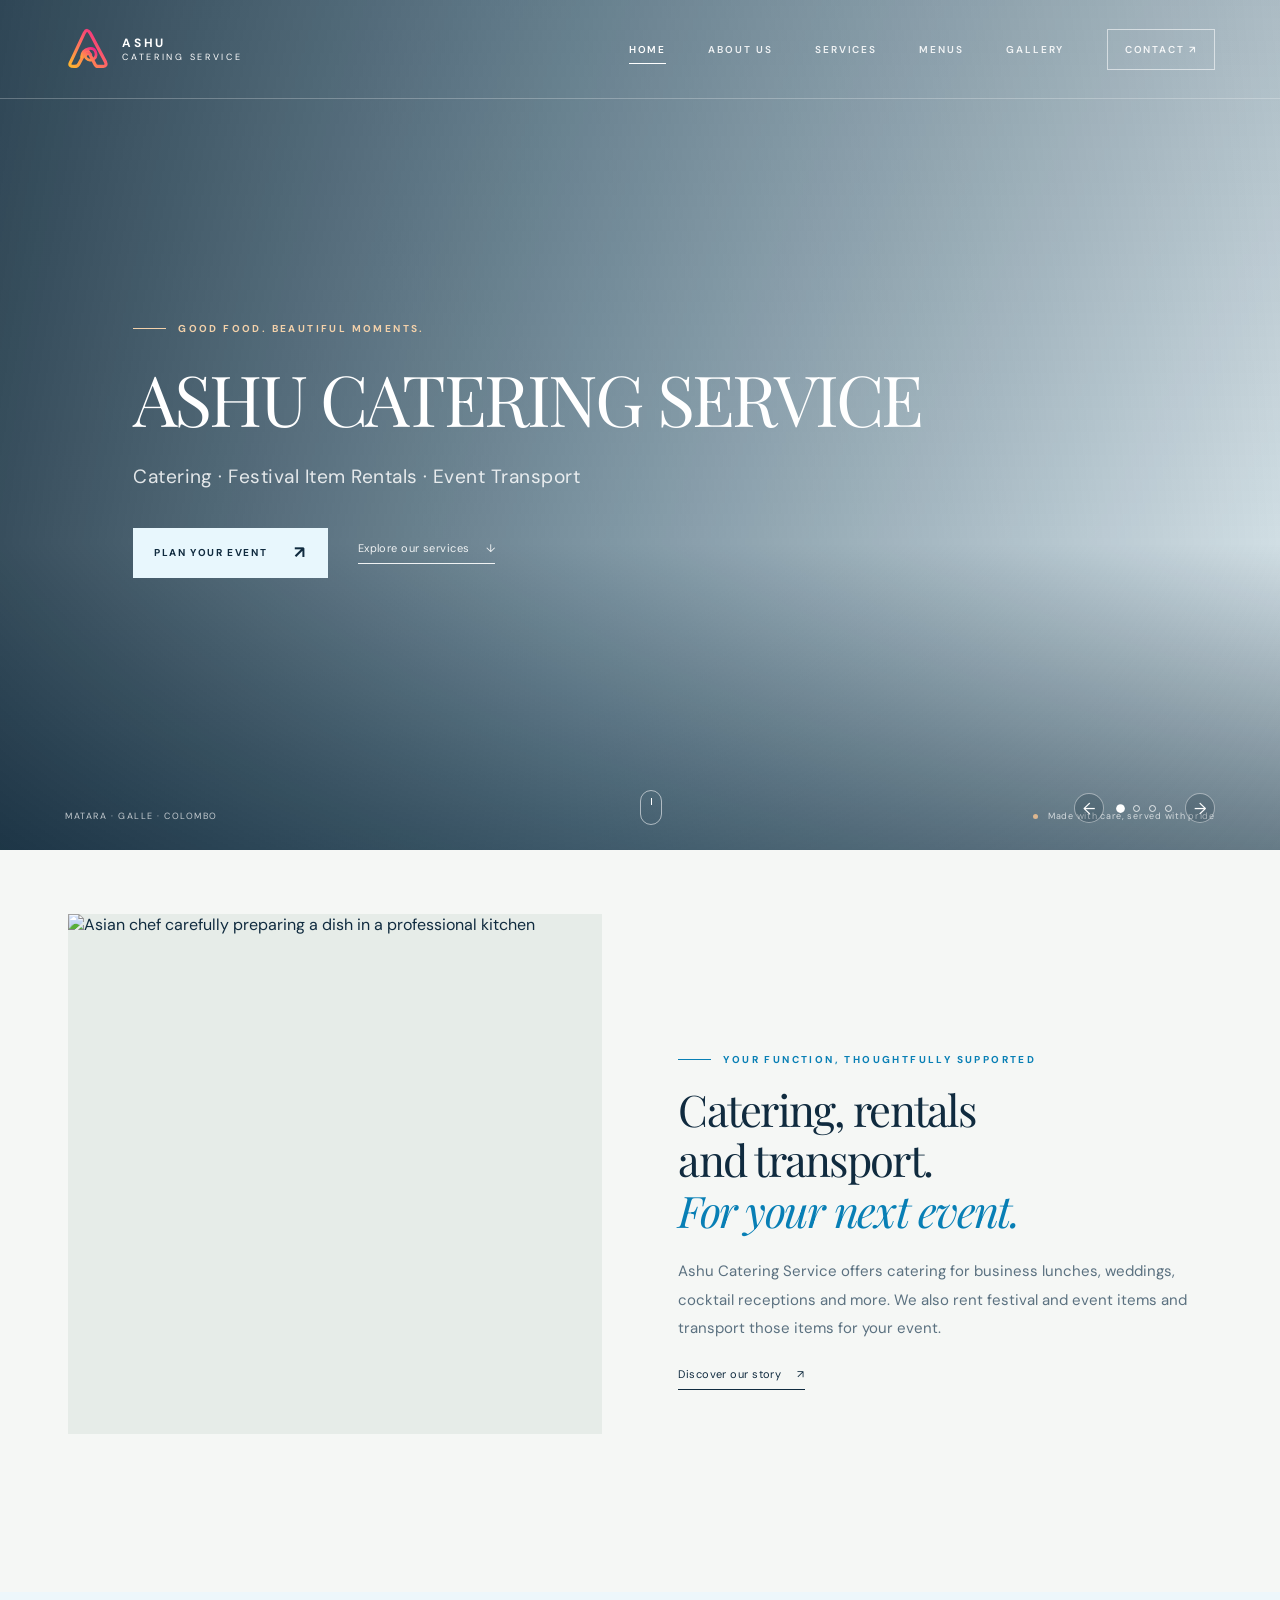
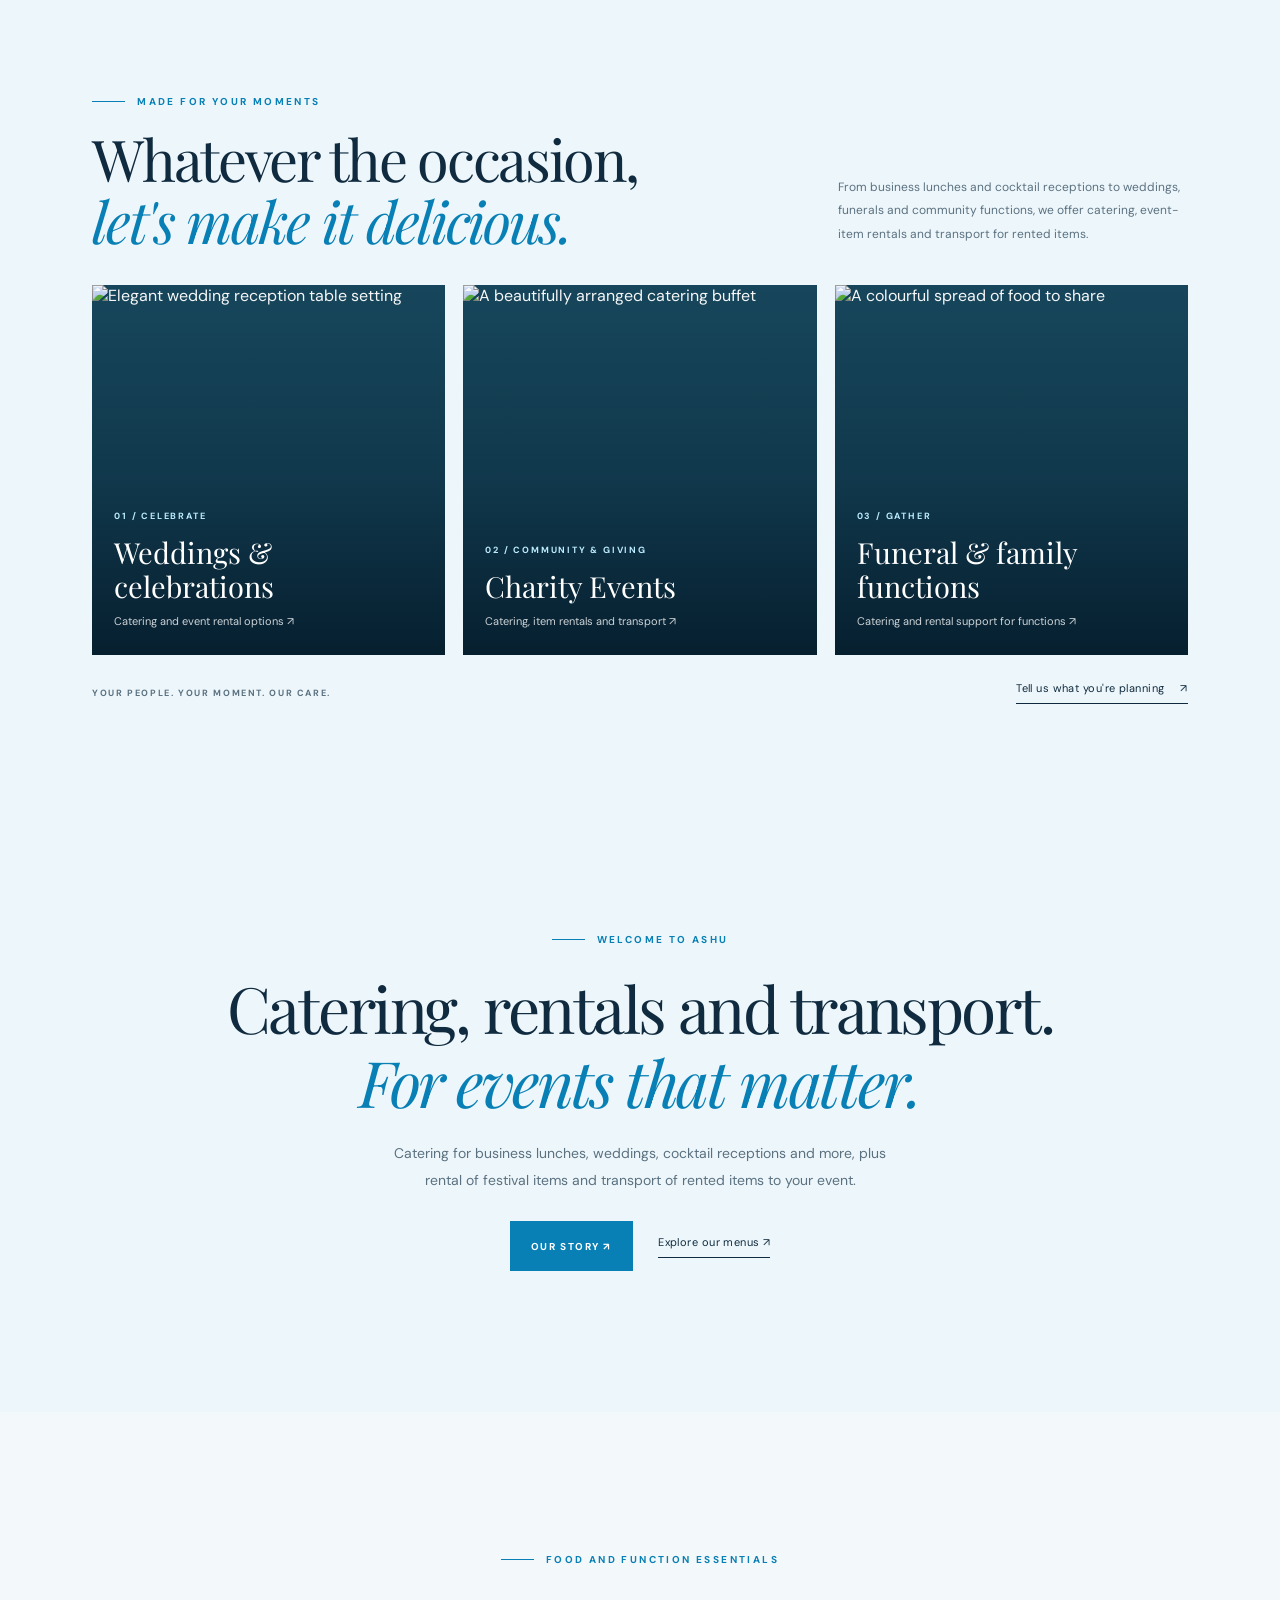
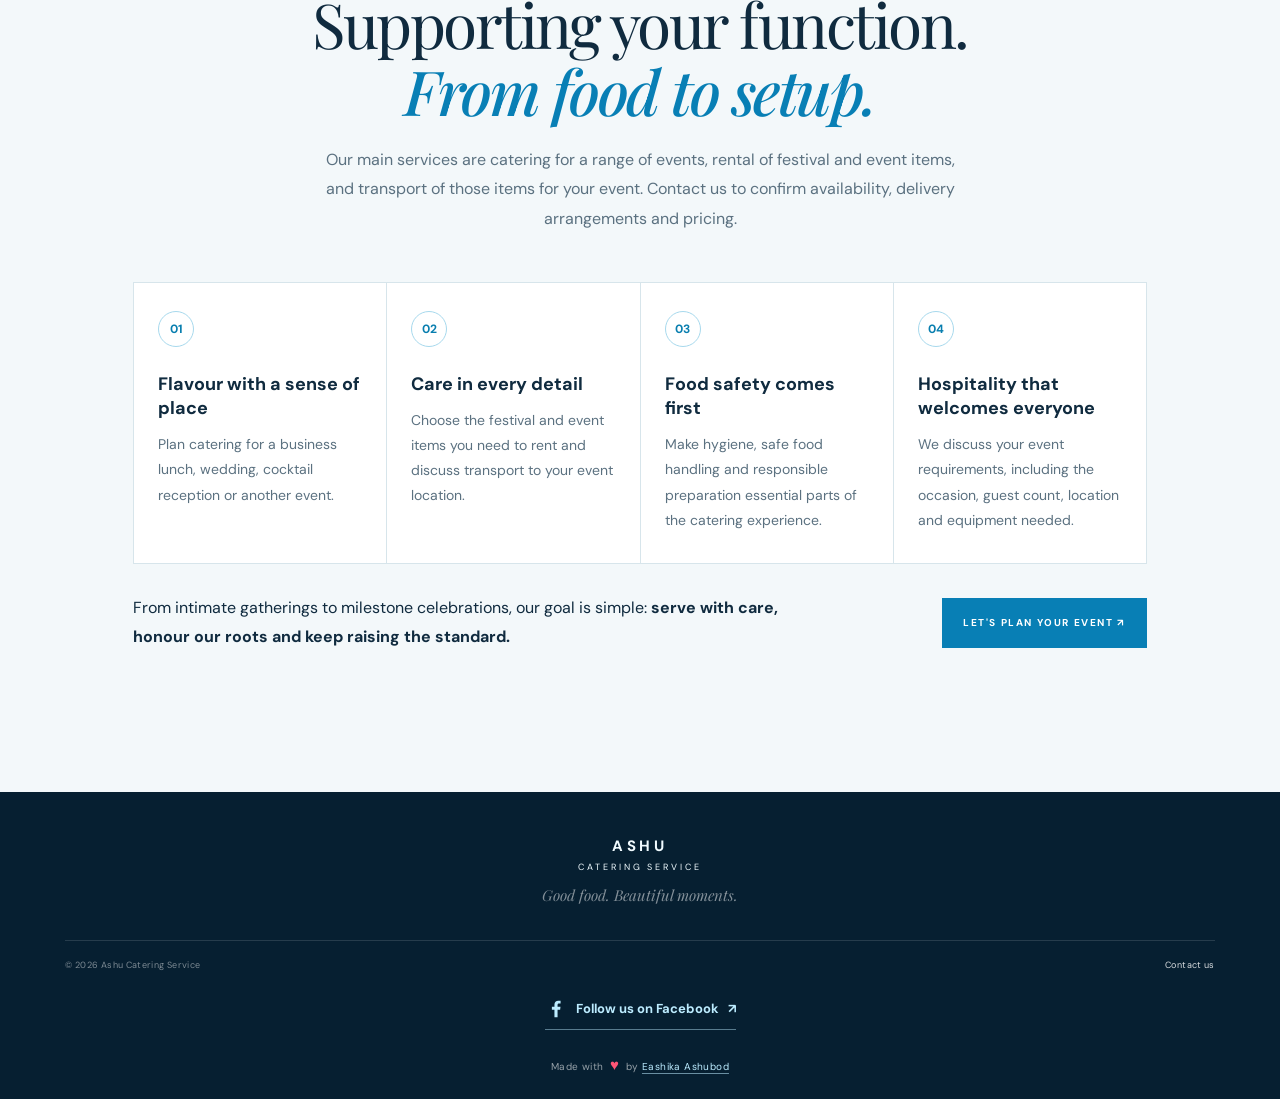
==== commit d5c0b145: "Improve SEO metadata for index.html" ====
--- a/index.html
+++ b/index.html
@@ -4,14 +4,62 @@
   <meta charset="utf-8">
   <meta name="viewport" content="width=device-width, initial-scale=1"><link rel="icon" type="image/svg+xml" href="assets/ashu-logo.svg">
   <meta name="theme-color" content="#075276">
-  <meta name="description" content="Ashu Catering Service provides food catering and event equipment, including marquees and chairs, for weddings, funerals and other functions across Matara, Galle and Colombo.">
-  <title>Ashu Catering Service | Home</title>
+  <meta name="description" content="Ashu Catering Service provides catering for weddings, funerals, business lunches and functions, plus marquee, chair and event-item rentals with transport in Sri Lanka.">
+<meta name="keywords" content="Ashu Catering Service, catering Sri Lanka, wedding catering, funeral catering, marquee rental, chair rental, event equipment rental, event transport">
+<meta name="robots" content="index, follow, max-image-preview:large">
+<link rel="canonical" href="https://eashikaashu.github.io/Ashu-Catering-Service/">
+<meta property="og:type" content="website">
+<meta property="og:site_name" content="Ashu Catering Service">
+<meta property="og:title" content="Ashu Catering Service | Catering, Event Rentals & Transport in Sri Lanka">
+<meta property="og:description" content="Ashu Catering Service provides catering for weddings, funerals, business lunches and functions, plus marquee, chair and event-item rentals with transport in Sri Lanka.">
+<meta property="og:url" content="https://eashikaashu.github.io/Ashu-Catering-Service/">
+<meta property="og:image" content="https://eashikaashu.github.io/Ashu-Catering-Service/assets/ashu-logo.svg">
+<meta name="twitter:card" content="summary">
+<meta name="twitter:title" content="Ashu Catering Service | Catering, Event Rentals & Transport in Sri Lanka">
+<meta name="twitter:description" content="Ashu Catering Service provides catering for weddings, funerals, business lunches and functions, plus marquee, chair and event-item rentals with transport in Sri Lanka.">
+  <title>Ashu Catering Service | Catering, Event Rentals & Transport in Sri Lanka</title>
   <link rel="preconnect" href="https://fonts.googleapis.com">
   <link rel="preconnect" href="https://fonts.gstatic.com" crossorigin>
   <link href="https://fonts.googleapis.com/css2?family=DM+Sans:wght@400;500;600;700&family=Playfair+Display:wght@400;500;600&display=swap" rel="stylesheet">
   <link rel="preload" as="image" href="https://images.unsplash.com/photo-1555939594-58d7cb561ad1?auto=format&fit=crop&w=2400&q=90" fetchpriority="high">
   <link rel="stylesheet" href="styles.css">
   <script src="script.js" defer></script>
+
+<script type="application/ld+json">
+{
+  "@context": "https://schema.org",
+  "@type": "CateringBusiness",
+  "name": "Ashu Catering Service",
+  "url": "https://eashikaashu.github.io/Ashu-Catering-Service/",
+  "description": "Ashu Catering Service provides catering for weddings, funerals, business lunches and functions, plus marquee, chair and event-item rentals with transport in Sri Lanka.",
+  "telephone": "+94775878800",
+  "sameAs": [
+    "https://www.facebook.com/ashucateringervice"
+  ],
+  "areaServed": {
+    "@type": "Country",
+    "name": "Sri Lanka"
+  },
+  "hasOfferCatalog": {
+    "@type": "OfferCatalog",
+    "name": "Event Services",
+    "itemListElement": [
+      {
+        "@type": "OfferCatalog",
+        "name": "Catering"
+      },
+      {
+        "@type": "OfferCatalog",
+        "name": "Rental of festival and event items, including marquees and chairs"
+      },
+      {
+        "@type": "OfferCatalog",
+        "name": "Transport of event items"
+      }
+    ]
+  }
+}
+</script>
 </head>
 <body>
   <div class="cooking-loader" id="cooking-loader" role="status" aria-label="Loading Ashu Catering Service"><div class="truck-road"><div class="loader-truck" aria-hidden="true"><svg viewBox="0 0 120 64" role="img" aria-label=""><path d="M7 12h65v36H7z" fill="#f6b73c" stroke="#17324d" stroke-width="3" stroke-linejoin="round"/><path d="M72 25h22l17 16v7H72z" fill="#ef6548" stroke="#17324d" stroke-width="3" stroke-linejoin="round"/><path d="M82 29h10l12 12H82z" fill="#c9f0ff" stroke="#17324d" stroke-width="2" stroke-linejoin="round"/><path d="M15 20h49v19H15z" fill="#fff4d6"/><path d="M22 26h35M22 32h25" stroke="#ef6548" stroke-width="3" stroke-linecap="round"/><path d="M7 12h65v5H7z" fill="#ef6548"/><circle cx="27" cy="49" r="9" fill="#fff" stroke="#17324d" stroke-width="4"/><circle cx="91" cy="49" r="9" fill="#fff" stroke="#17324d" stroke-width="4"/><circle cx="27" cy="49" r="3" fill="#17324d"/><circle cx="91" cy="49" r="3" fill="#17324d"/><path d="M112 41h-6" stroke="#f6b73c" stroke-width="3" stroke-linecap="round"/></svg></div><span class="road-line"></span></div><p>On the way with something delicious<span class="loader-dots">...</span></p></div>
--- a/styles.css
+++ b/styles.css
@@ -539,3 +539,25 @@
 .experience-copy h2 em { color: var(--rust); }
 .experience-copy > p:not(.eyebrow) { max-width: 590px; margin: 0 0 24px; color: var(--muted); font-size: 15px; line-height: 1.9; }
 @media (max-width: 760px) { .experience-section { grid-template-columns: 1fr; gap: 0; padding: 28px 6% 48px; } .experience-image { height: clamp(250px, 68vw, 370px); } .experience-copy { padding: 30px 4px 8px; } .experience-copy h2 { font-size: clamp(32px, 8vw, 42px); } .experience-copy > p:not(.eyebrow) { font-size: 14px; } }
+
+
+/* Facebook links on the homepage and gallery */
+.facebook-link { display: inline-flex; align-items: center; gap: 10px; color: #075276; font-size: 13px; font-weight: 700; text-decoration: none; border-bottom: 1px solid rgba(7,82,118,.35); padding: 9px 0; transition: color .2s ease, border-color .2s ease; }
+.facebook-link:hover, .facebook-link:focus-visible { color: #1685d1; border-color: currentColor; }
+.facebook-link svg { display: block; width: 22px; height: 22px; flex: 0 0 22px; }
+.facebook-home { margin: 18px auto 0; color: #bcecff; border-color: rgba(188,236,255,.45); }
+.facebook-home:hover, .facebook-home:focus-visible { color: #fff; }
+.facebook-gallery-callout { display: grid; grid-template-columns: 66px minmax(0,1fr); align-items: start; gap: 22px; margin: 32px 0 20px; padding: clamp(24px,4vw,42px); background: #edf7fb; border-left: 3px solid #1685d1; }
+.facebook-callout-icon { display: grid; place-items: center; width: 58px; height: 58px; border-radius: 50%; color: white; background: #1877f2; }
+.facebook-callout-icon svg { width: 30px; height: 30px; }
+.facebook-gallery-callout .eyebrow { margin: 0 0 10px; }
+.facebook-gallery-callout h2 { margin: 0 0 12px; color: var(--ink); font: 400 clamp(25px,3vw,36px)/1.2 var(--serif); }
+.facebook-gallery-callout > div:last-child > p:not(.eyebrow) { max-width: 680px; margin: 0 0 10px; color: var(--muted); font-size: 14px; line-height: 1.8; }
+@media(max-width:600px) { .facebook-gallery-callout { grid-template-columns: 1fr; gap: 14px; padding: 24px 20px; } .facebook-callout-icon { width: 48px; height: 48px; } }
+
+
+/* Mobile fix: keep the Facebook mark compact inside its footer link */
+.site-footer a.facebook-link.facebook-home { display: inline-flex; width: max-content; max-width: 100%; align-items: center; justify-content: center; gap: 9px; margin: 18px auto 0; font-size: 13px; line-height: 1.4; }
+.site-footer a.facebook-link.facebook-home > svg { display: block !important; width: 22px !important; min-width: 22px !important; max-width: 22px !important; height: 22px !important; min-height: 22px !important; max-height: 22px !important; flex: 0 0 22px !important; }
+.site-footer a.facebook-link.facebook-home > span { display: inline; width: auto; font-size: inherit; line-height: inherit; }
+@media (max-width: 600px) { .site-footer a.facebook-link.facebook-home { margin-top: 18px; font-size: 13px; } .site-footer a.facebook-link.facebook-home > svg { width: 22px !important; height: 22px !important; flex-basis: 22px !important; } }
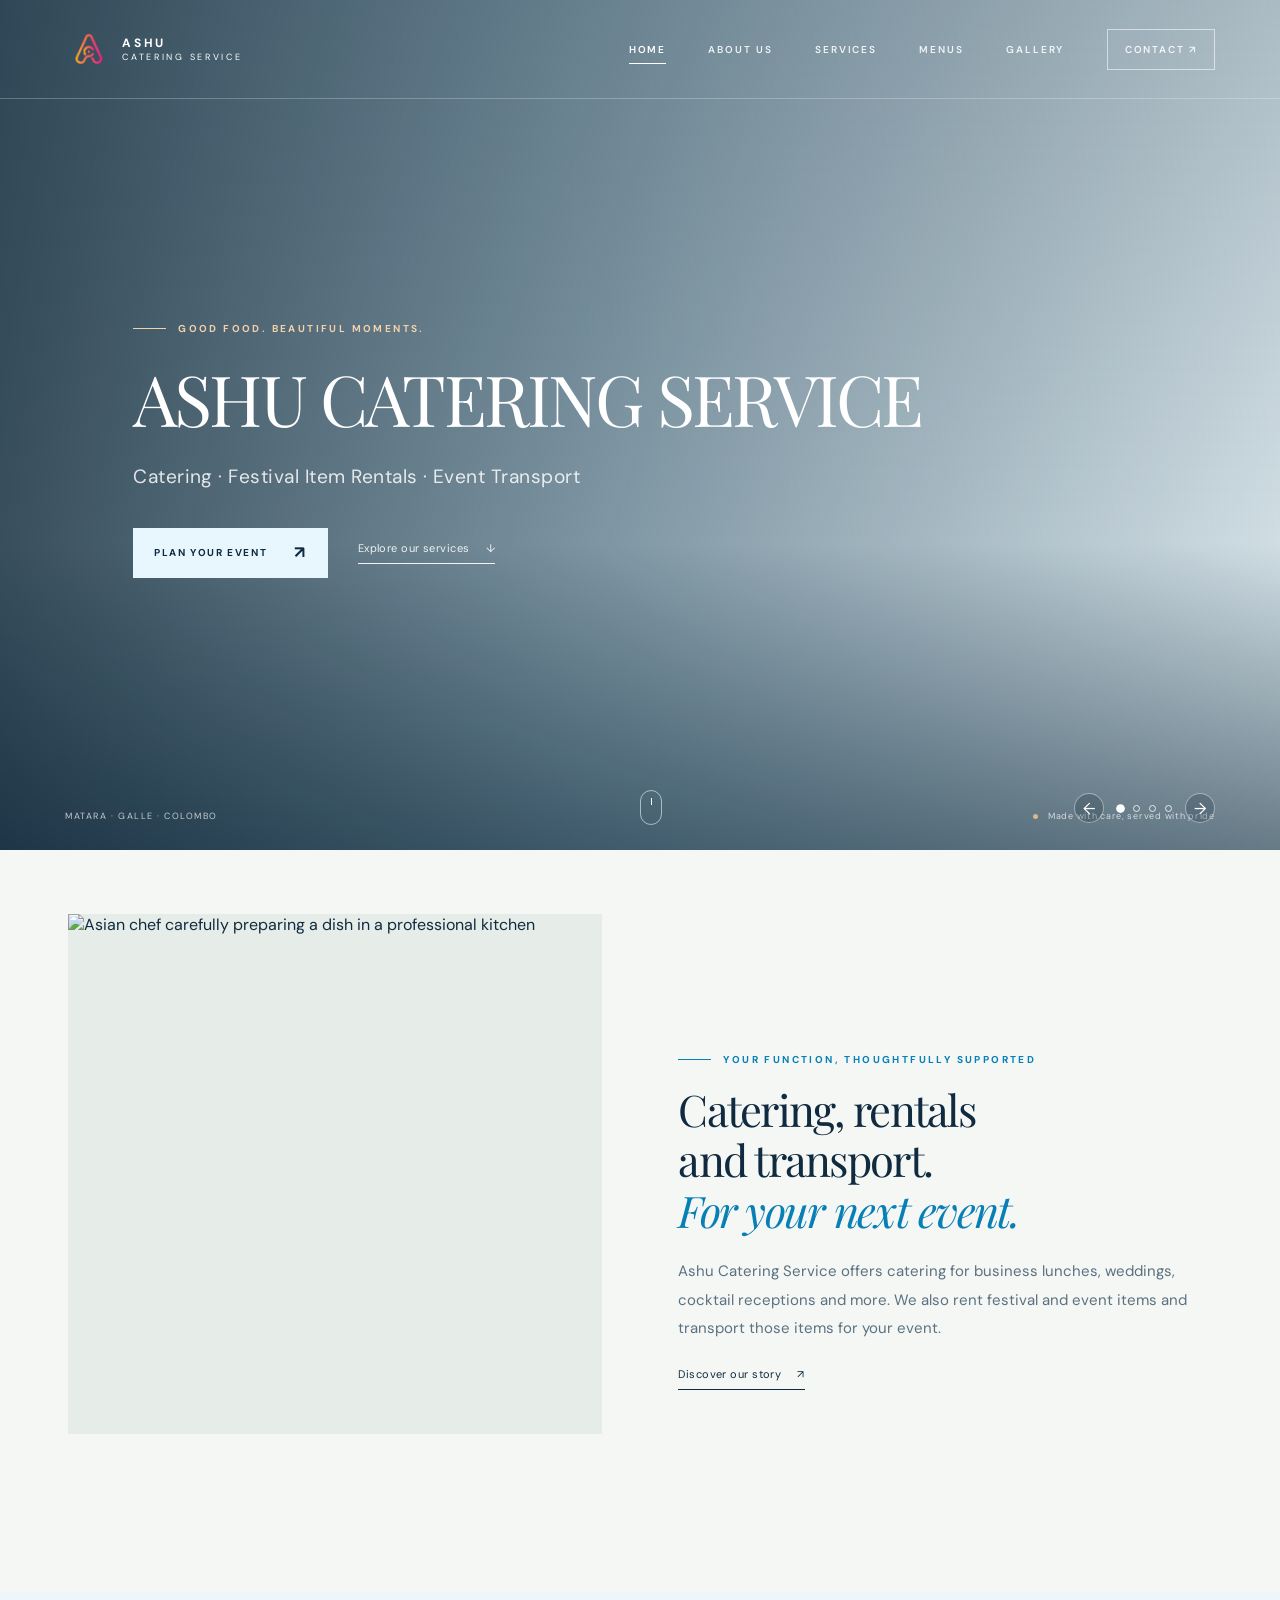
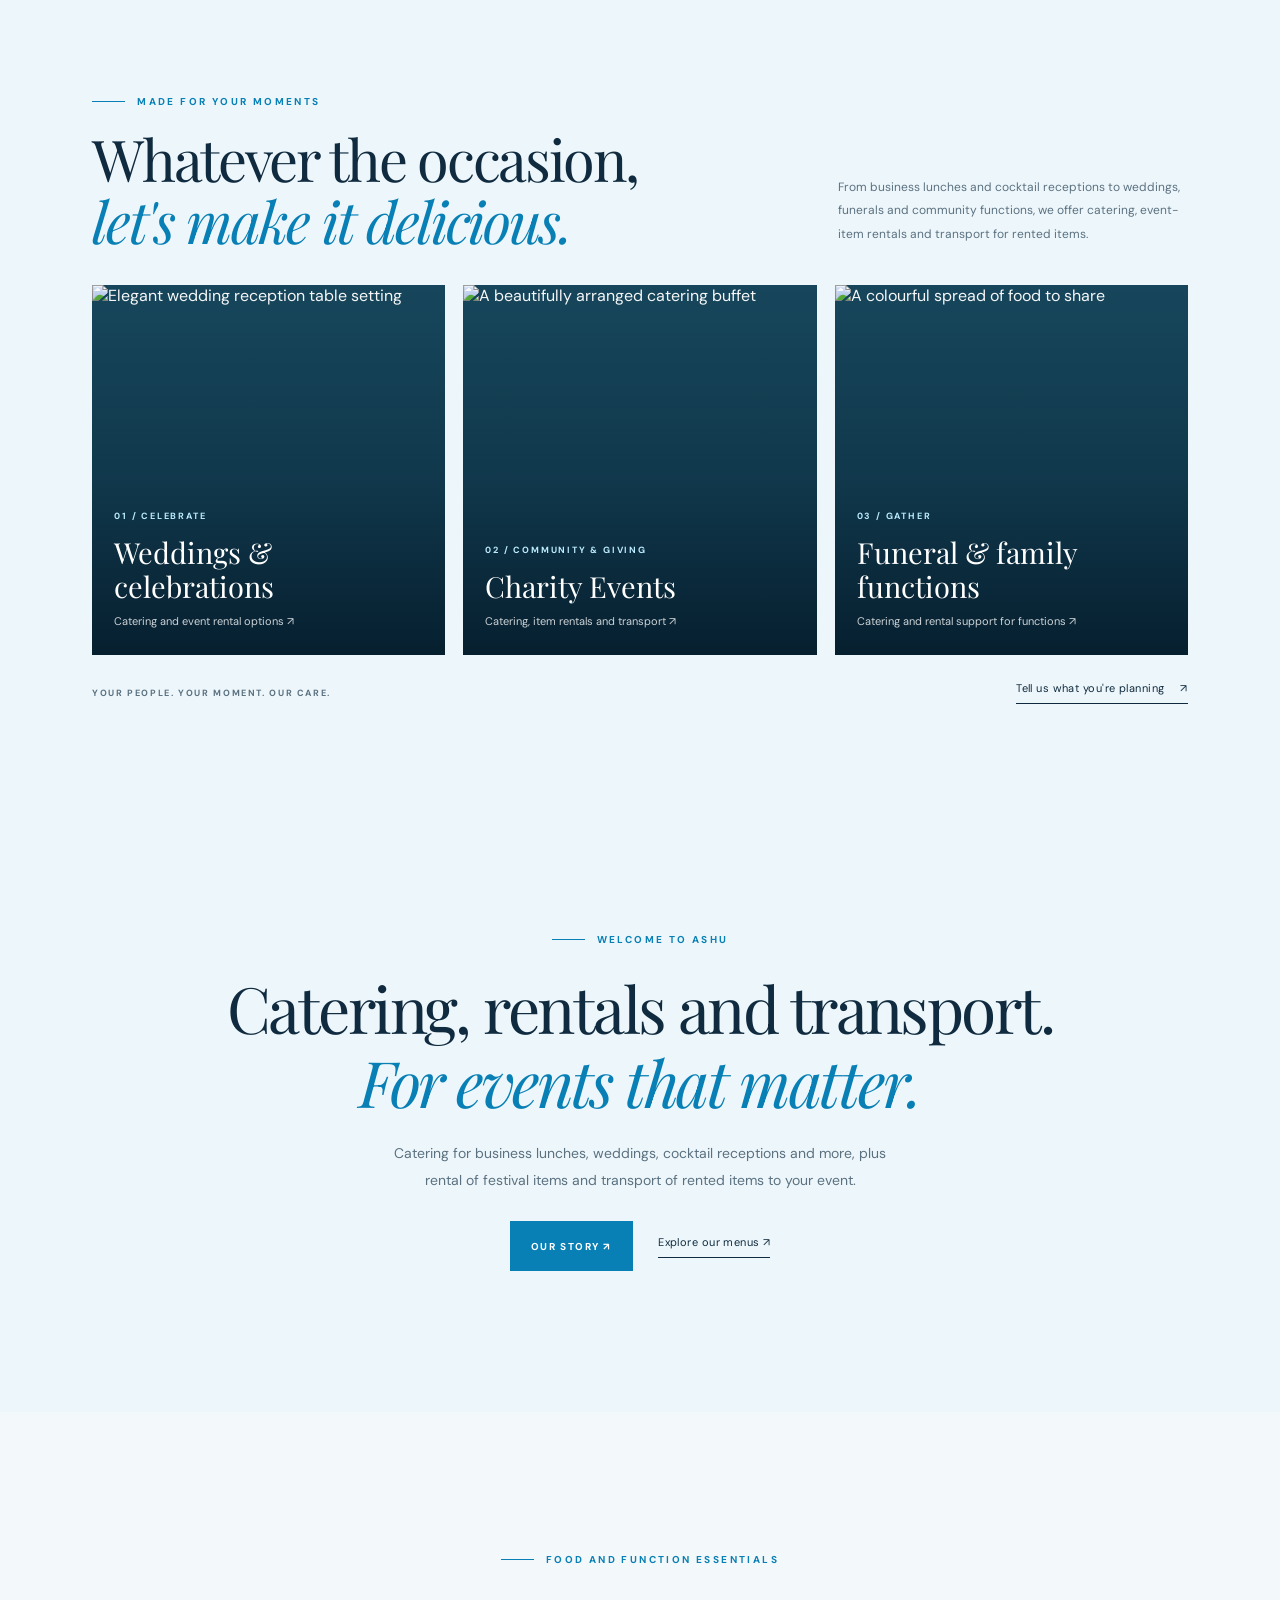
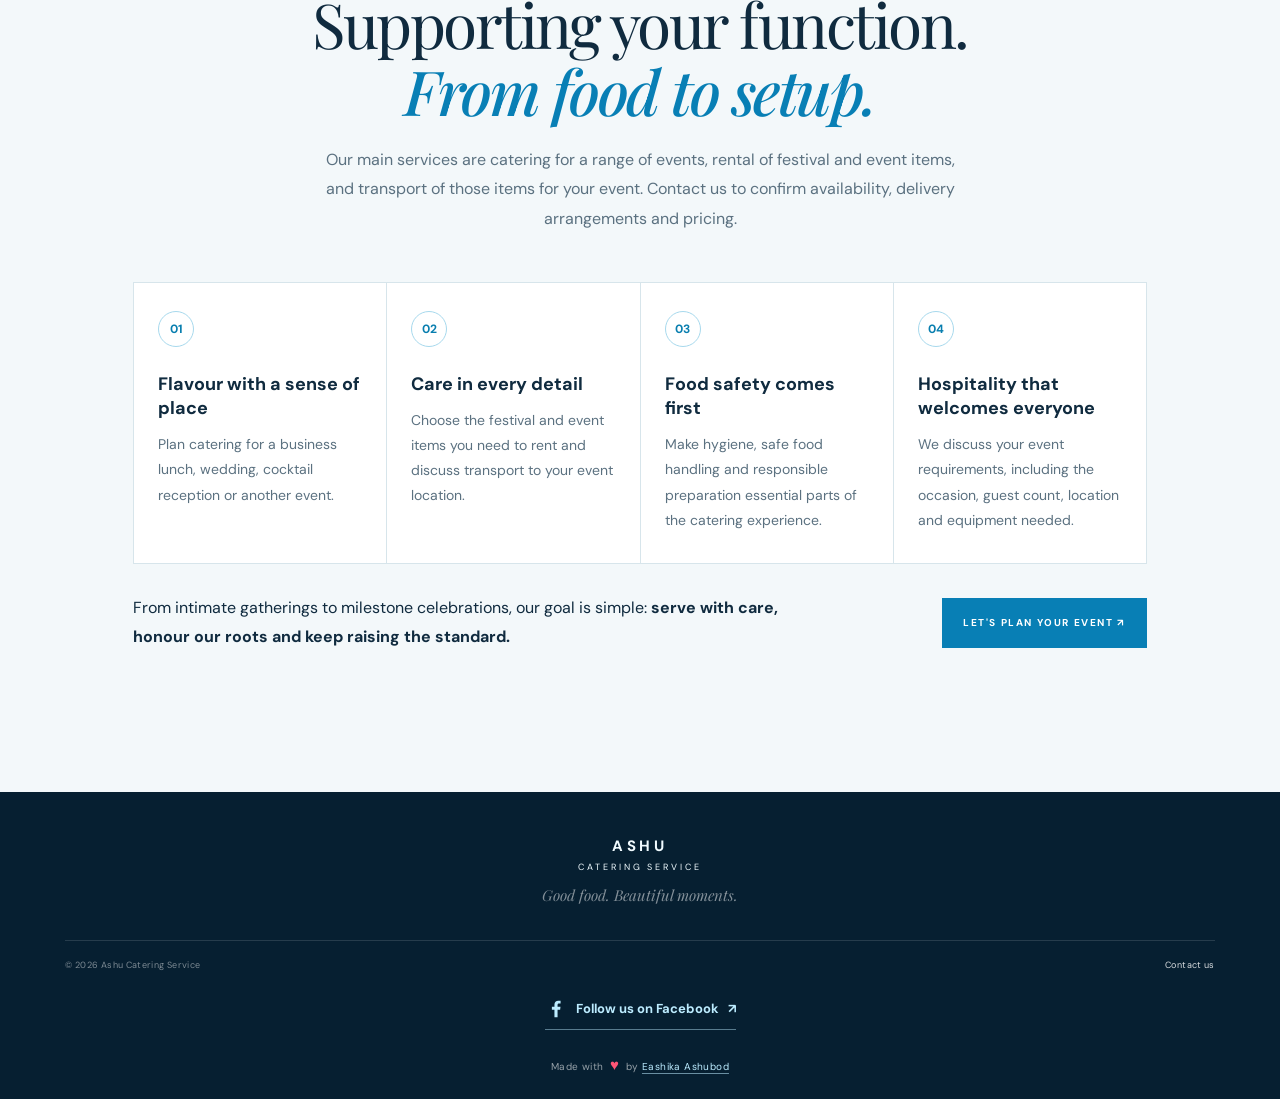
==== commit 3c73ae5c: "Use uploaded Ashu logo in site header" ====
--- a/index.html
+++ b/index.html
@@ -66,7 +66,7 @@
   <a class="skip-link" href="#main">Skip to content</a>
   <header class="site-header" id="top">
     <a class="brand" href="index.html" aria-label="Ashu Catering Service home">
-      <img class="brand-logo" src="assets/ashu-logo.svg" alt="" width="46" height="46"><span class="brand-name">ASHU <span>CATERING SERVICE</span></span>
+      <img class="brand-logo" src="image-removebg-preview%20(5).png" alt="" width="46" height="46"><span class="brand-name">ASHU <span>CATERING SERVICE</span></span>
     </a>
     <button class="menu-toggle" type="button" aria-label="Open navigation" aria-expanded="false" aria-controls="primary-nav"><span></span><span></span></button>
     <nav class="primary-nav" id="primary-nav" aria-label="Main navigation">
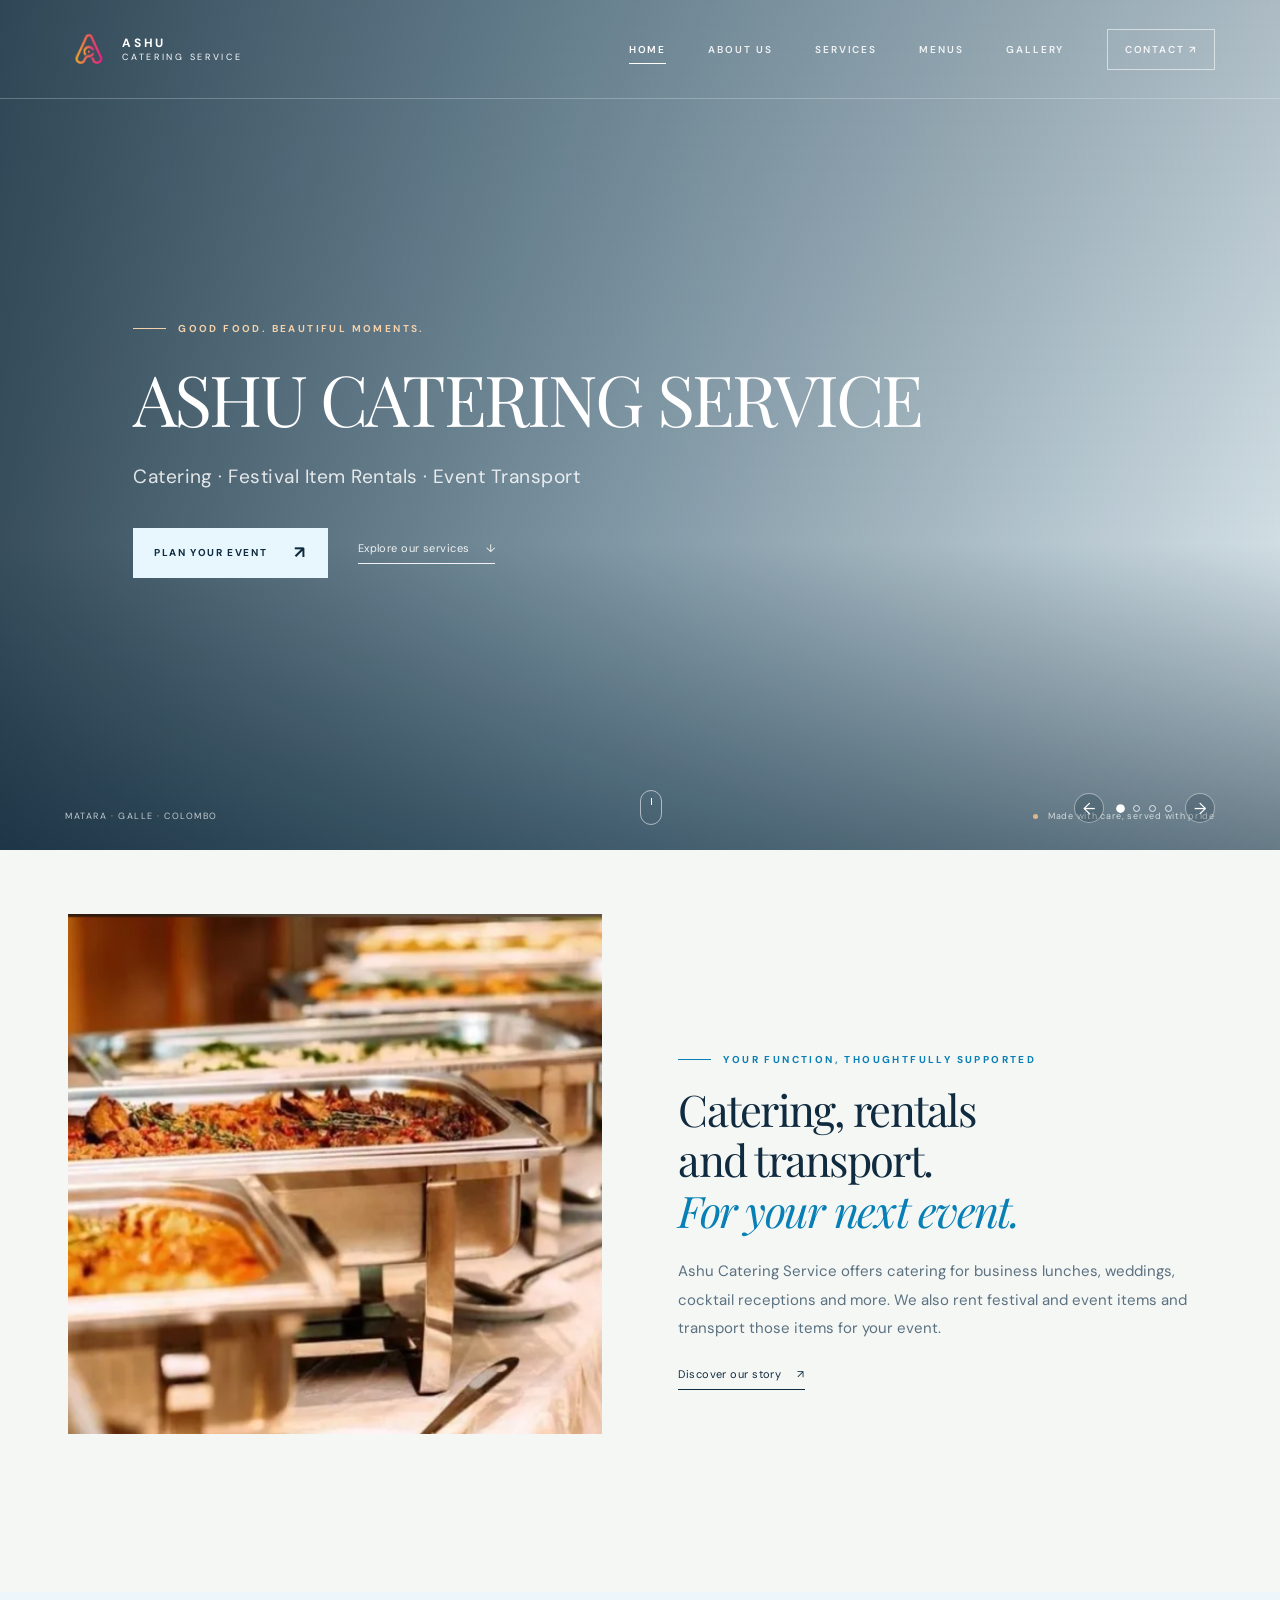
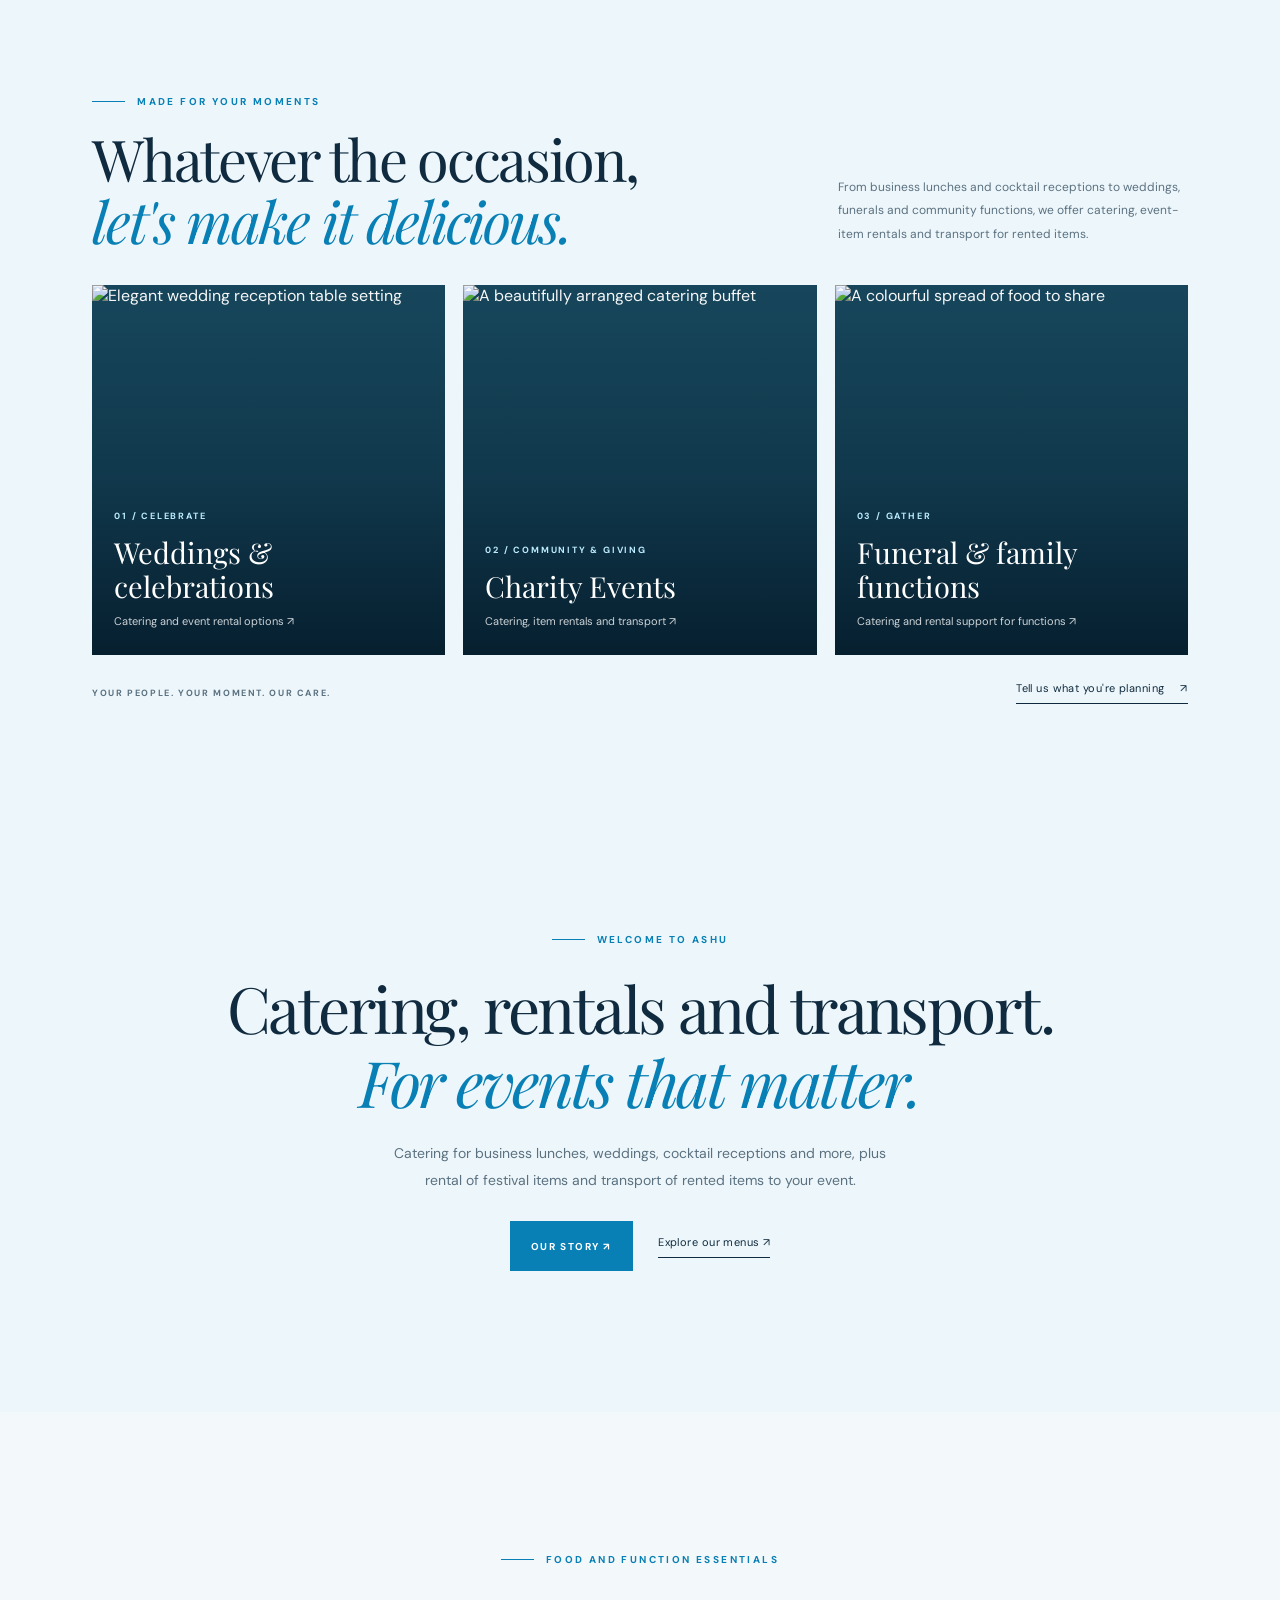
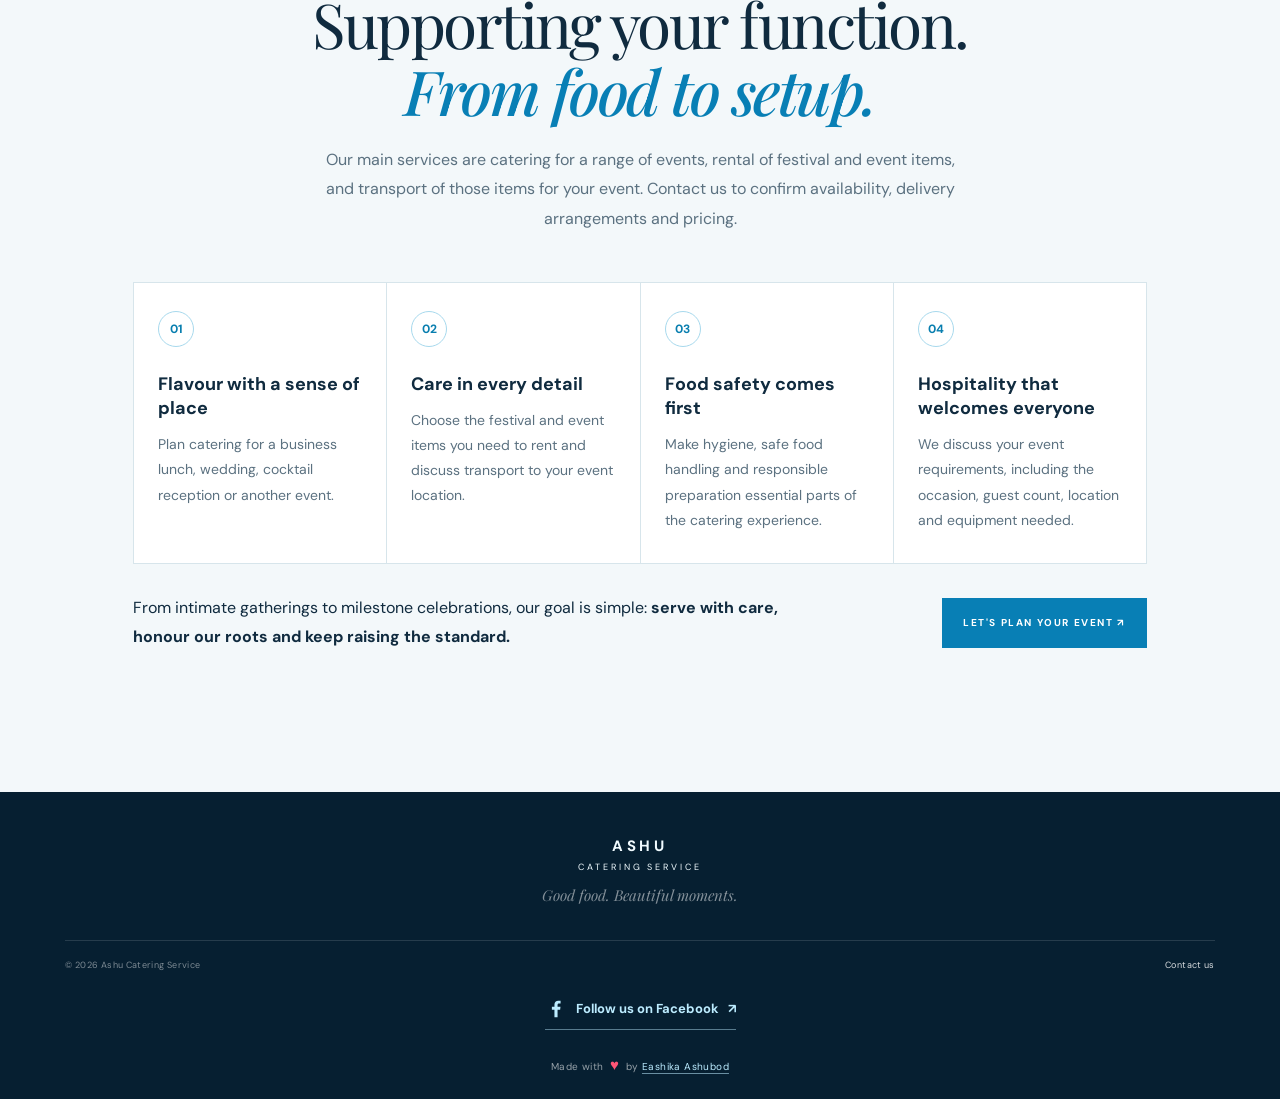
==== commit 6a7915b0: "Replace homepage stock photo with real Ashu Catering photo" ====
--- a/index.html
+++ b/index.html
@@ -2,7 +2,8 @@
 <html lang="en">
 <head>
   <meta charset="utf-8">
-  <meta name="viewport" content="width=device-width, initial-scale=1"><link rel="icon" type="image/svg+xml" href="assets/ashu-logo.svg">
+  <meta name="viewport" content="width=device-width, initial-scale=1"><link rel="icon" type="image/png" href="/Ashu-Catering-Service/image-removebg-preview%20(5).png">
+<link rel="apple-touch-icon" href="/Ashu-Catering-Service/image-removebg-preview%20(5).png">
   <meta name="theme-color" content="#075276">
   <meta name="description" content="Ashu Catering Service provides catering for weddings, funerals, business lunches and functions, plus marquee, chair and event-item rentals with transport in Sri Lanka.">
 <meta name="keywords" content="Ashu Catering Service, catering Sri Lanka, wedding catering, funeral catering, marquee rental, chair rental, event equipment rental, event transport">
@@ -115,7 +116,7 @@
     </section>
     <section class="experience-section" aria-labelledby="experience-title">
       <div class="experience-image">
-        <img src="https://images.unsplash.com/photo-1600565193348-f74bd3c7ccdf?auto=format&fit=crop&w=1400&q=88" alt="Asian chef carefully preparing a dish in a professional kitchen" loading="lazy">
+        <img src="Ashu%20Catering%20Photos/Screenshot%202026-10-22%20040556.png" alt="Real event and catering setup from Ashu Catering Service" loading="lazy">
       </div>
       <div class="experience-copy">
         <p class="eyebrow"><span class="eyebrow-line"></span> Your function, thoughtfully supported</p>
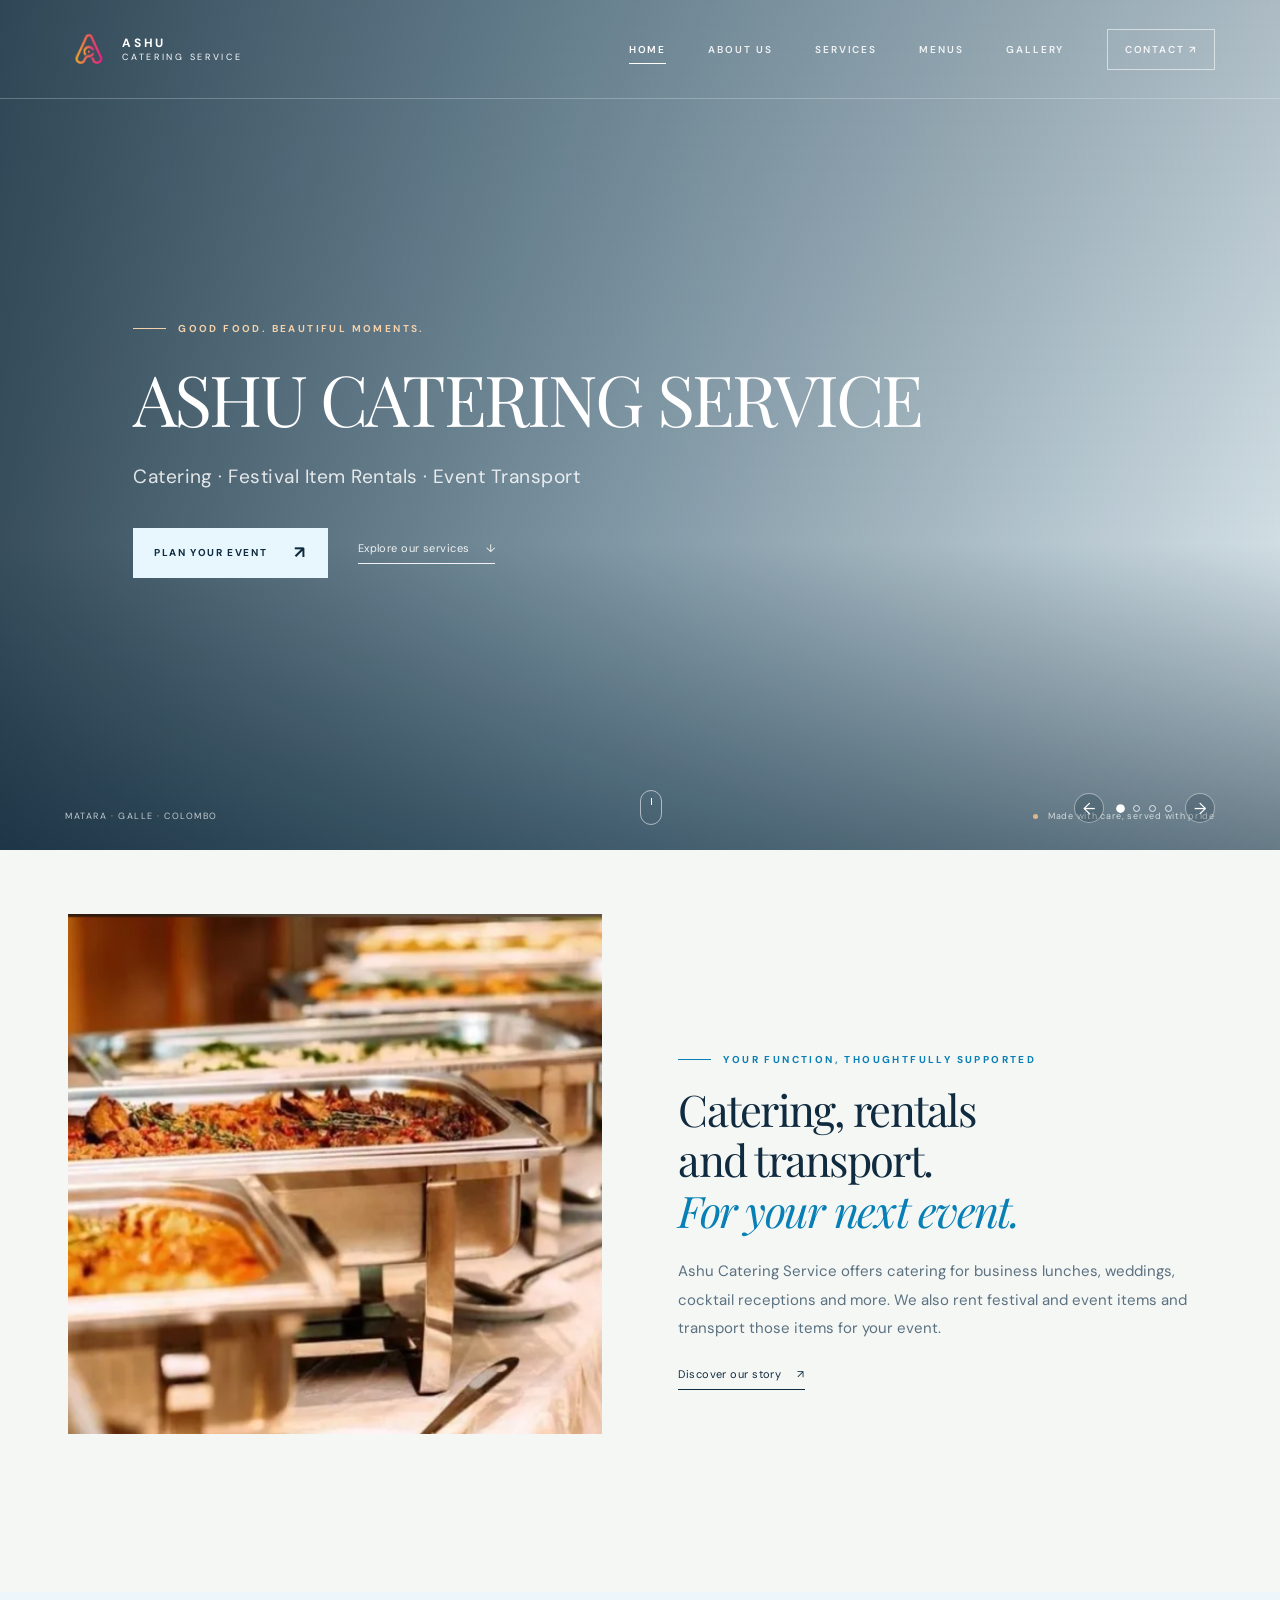
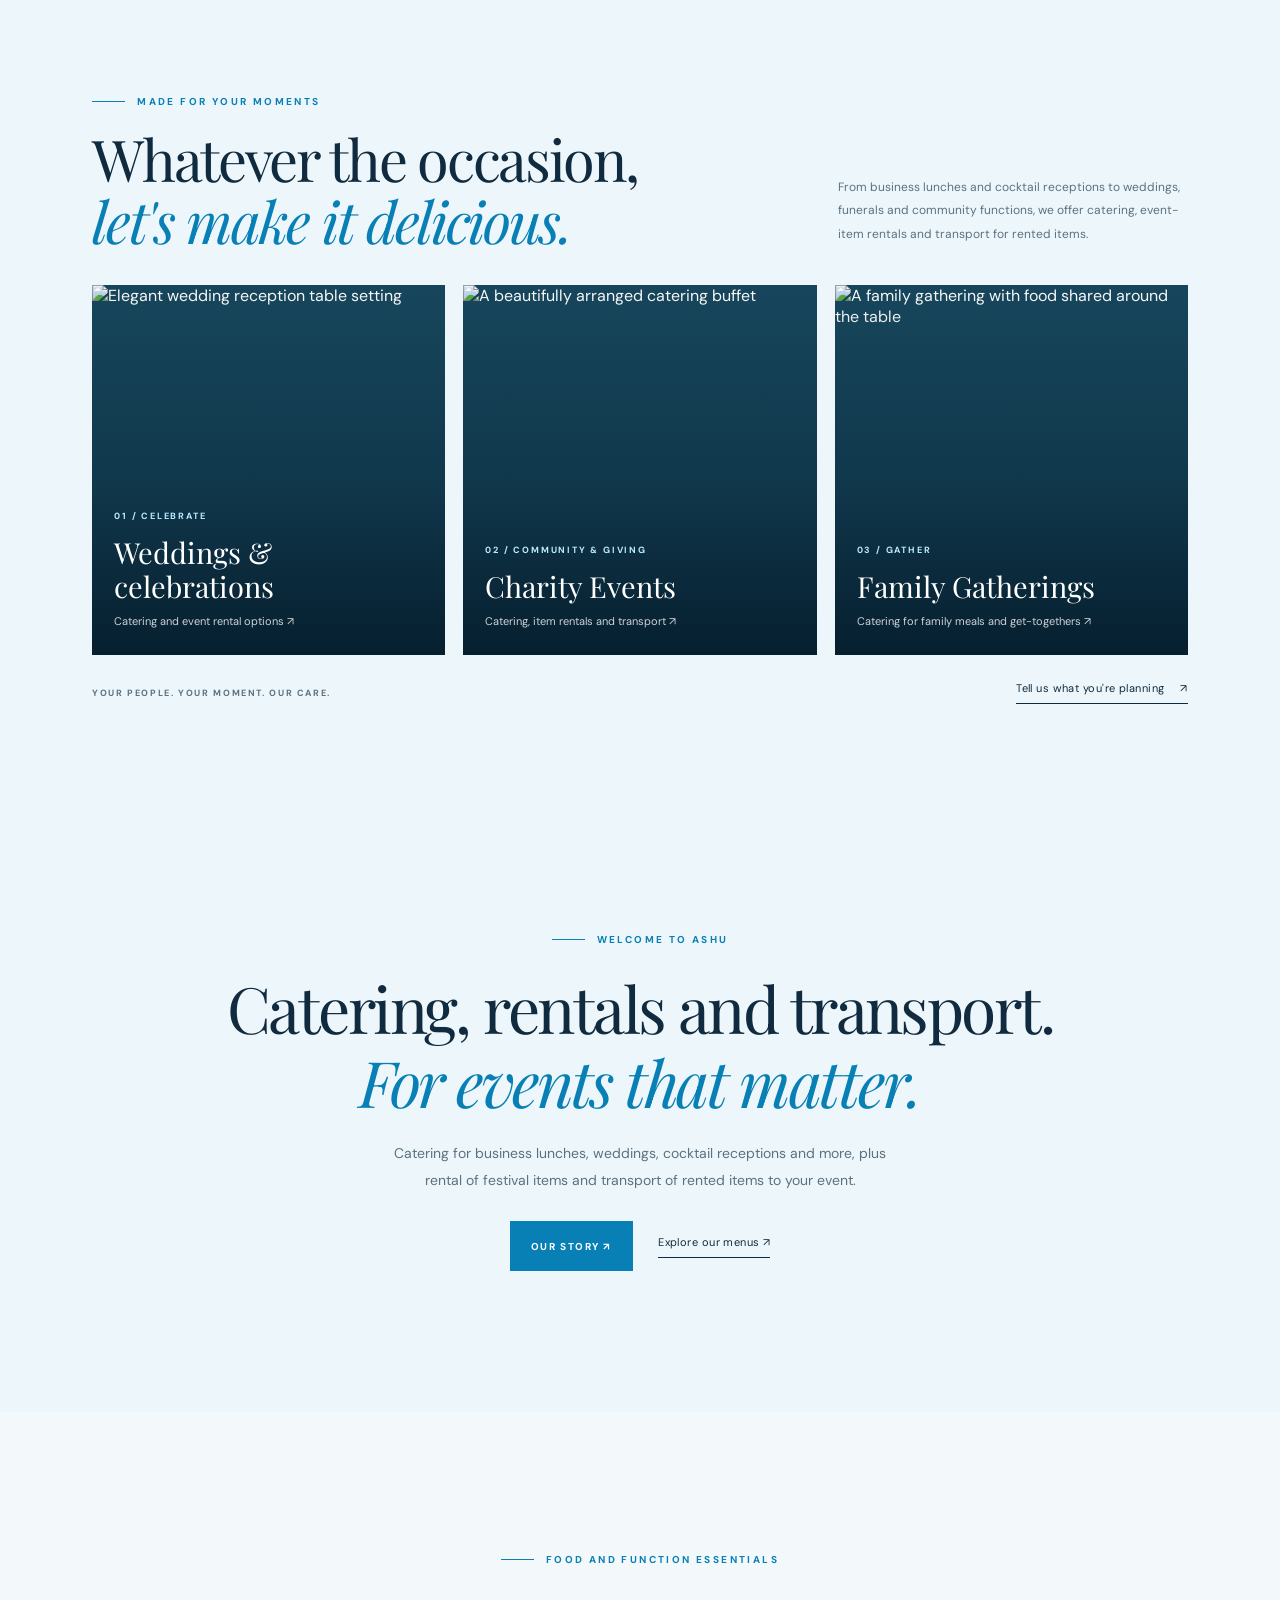
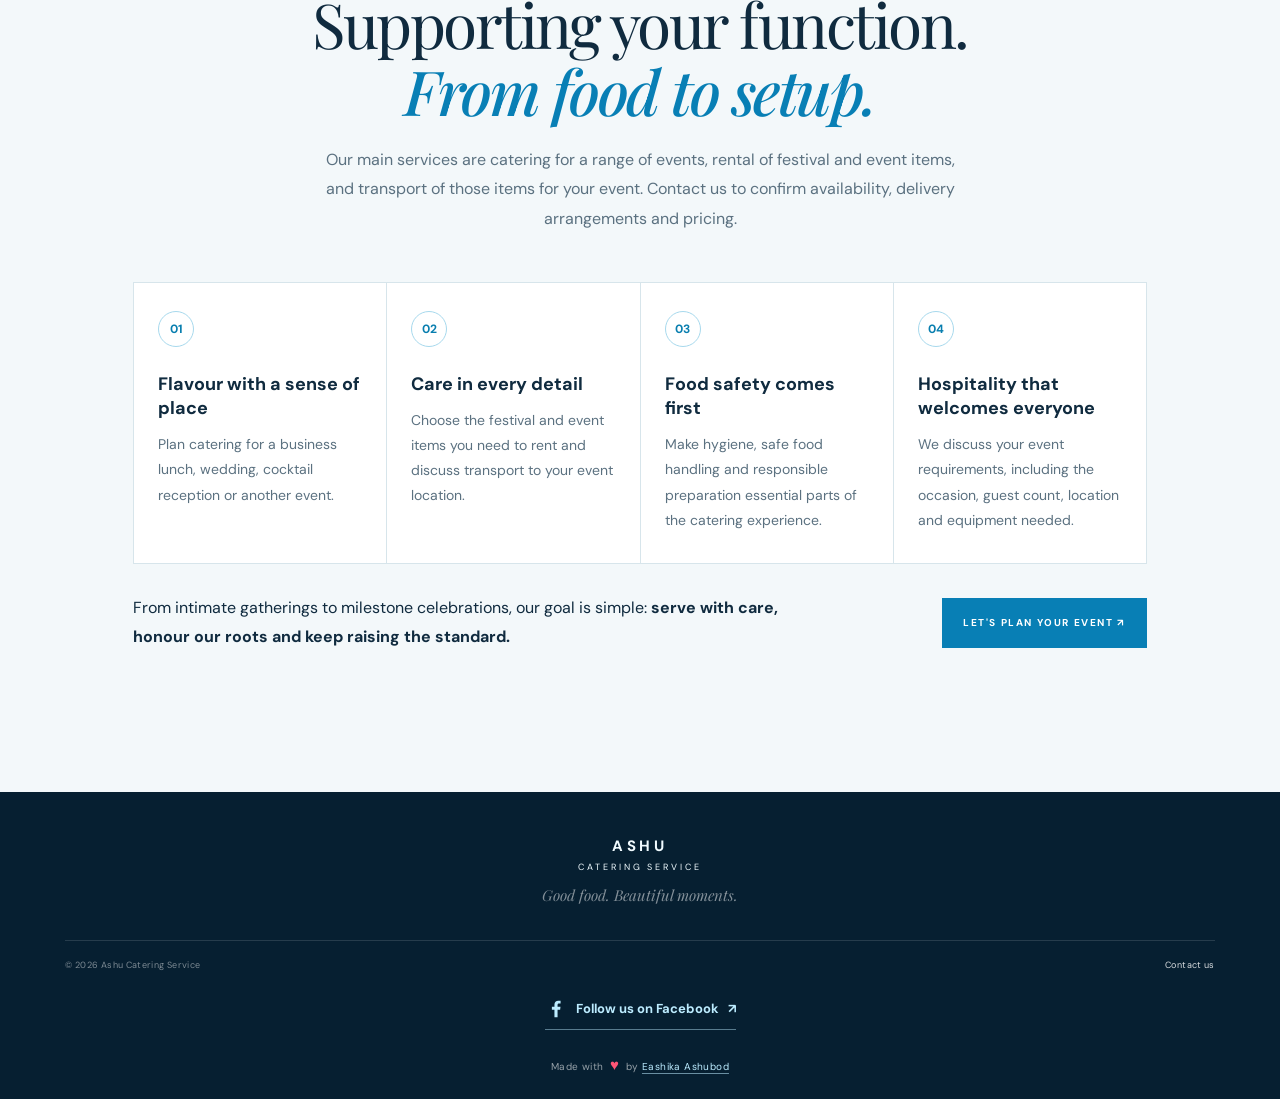
==== commit 3f55b0af: "Update homepage family gathering occasion card" ====
--- a/index.html
+++ b/index.html
@@ -143,8 +143,8 @@
           <span class="occasion-shade"></span><span class="occasion-card-copy"><small>02 / COMMUNITY & GIVING</small><strong>Charity Events</strong><span>Catering, item rentals and transport ↗</span></span>
         </a>
         <a class="occasion-card occasion-family" href="menus.html">
-          <img src="https://images.unsplash.com/photo-1547592180-85f173990554?auto=format&fit=crop&w=1000&q=85" alt="A colourful spread of food to share" loading="lazy">
-          <span class="occasion-shade"></span><span class="occasion-card-copy"><small>03 / GATHER</small><strong>Funeral & family functions</strong><span>Catering and rental support for functions ↗</span></span>
+          <img src="https://images.unsplash.com/photo-1547592180-85f173990554?auto=format&fit=crop&w=1000&q=85" alt="A family gathering with food shared around the table" loading="lazy">
+          <span class="occasion-shade"></span><span class="occasion-card-copy"><small>03 / GATHER</small><strong>Family Gatherings</strong><span>Catering for family meals and get-togethers ↗</span></span>
         </a>
       </div>
       <div class="occasion-bottom"><span>YOUR PEOPLE. YOUR MOMENT. OUR CARE.</span><a class="text-link dark-link" href="contact.html">Tell us what you're planning <span aria-hidden="true">↗</span></a></div>
--- a/styles.css
+++ b/styles.css
@@ -90,9 +90,9 @@
 .service-grid { display: grid; grid-template-columns: repeat(3, minmax(0, 1fr)); gap: 27px; }
 .service-photo { width: 100%; aspect-ratio: .94; margin-bottom: 23px; background-size: cover; background-position: center; transition: background-size .3s, filter .3s; }
 .service-card:hover .service-photo { filter: saturate(1.08); }
-.photo-one { background-image: url("https://images.unsplash.com/photo-1511795409834-ef04bbd61622?auto=format&fit=crop&w=950&q=85"); }
-.photo-two { background-image: url("https://images.unsplash.com/photo-1517248135467-4c7edcad34c4?auto=format&fit=crop&w=950&q=85"); }
-.photo-three { background-image: url("https://images.unsplash.com/photo-1555244162-803834f70033?auto=format&fit=crop&w=950&q=85"); }
+.photo-one { background-image: url("https://www.steamboat.lk/images/site-specific/catering-services/test/new/5-1920x1280px.jpg"); }
+.photo-two { background-image: url("https://static.wixstatic.com/media/f01bdb_d11fa56c949a4b0cad77f07ce7c8e610~mv2.jpeg/v1/fill/w_980,h_653,al_c,q_85/bo7r1863.jpeg"); }
+.photo-three { background-image: url("https://static.wixstatic.com/media/052444_bf981ee37ba342fab7583cd7e4dad0a6~mv2.jpg/v1/crop/x_0,y_0,w_1024,h_929/fill/w_980,h_889,al_c,q_85/unloading.jpg"); }
 .service-meta { display: flex; justify-content: space-between; align-items: center; margin-bottom: 14px; color: var(--rust); font-size: 9px; letter-spacing: .14em; }
 .service-meta span:last-child { font-size: 16px; }
 .service-card h3 { margin-bottom: 10px; font-family: var(--serif); font-size: clamp(19px, 2vw, 25px); font-weight: 400; }
@@ -398,7 +398,7 @@
 .page-hero-services { background-image: url("https://images.unsplash.com/photo-1555244162-803834f70033?auto=format&fit=crop&w=2200&q=88"); }
 .page-hero-menus { background-image: url("https://images.unsplash.com/photo-1547592180-85f173990554?auto=format&fit=crop&w=2200&q=88"); background-position: center 58%; }
 .page-hero-gallery { background-image: url("https://images.unsplash.com/photo-1414235077428-338989a2e8c0?auto=format&fit=crop&w=2200&q=88"); }
-.page-hero-contact { background-image: url("https://images.unsplash.com/photo-1517248135467-4c7edcad34c4?auto=format&fit=crop&w=2200&q=88"); }
+.page-hero-contact { background-image: url("https://raw.githubusercontent.com/Eashikaashu/Ashu-Catering-Service/main/Ashu%20Catering%20Photos/Screenshot%202026-10-22%20040556.png"); background-position: center 52%; }
 .service-card .service-photo { border-radius: 3px; }
 .menu-item { position: relative; padding-left: 31px; transition: transform .25s, box-shadow .25s; }
 .menu-item::before { content: ""; position: absolute; left: 0; top: 0; bottom: 0; width: 4px; background: #087fb5; }
